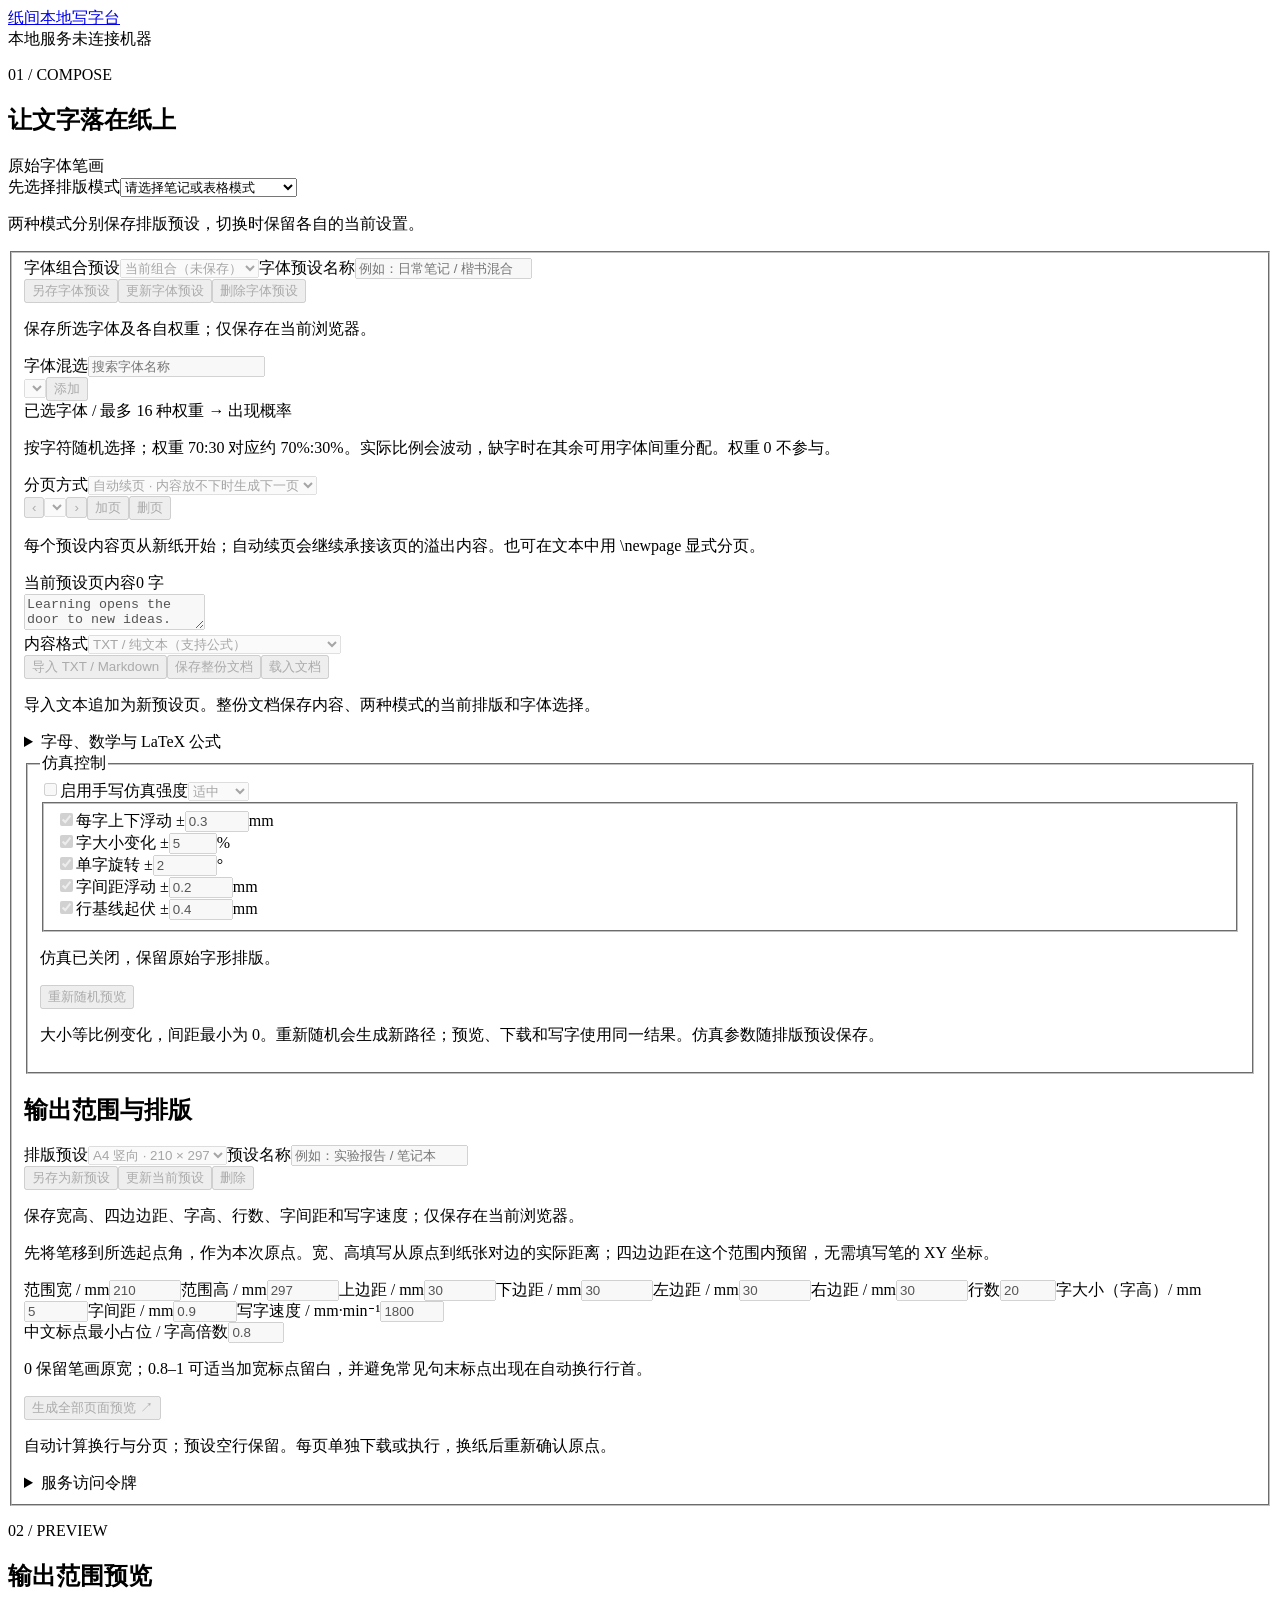
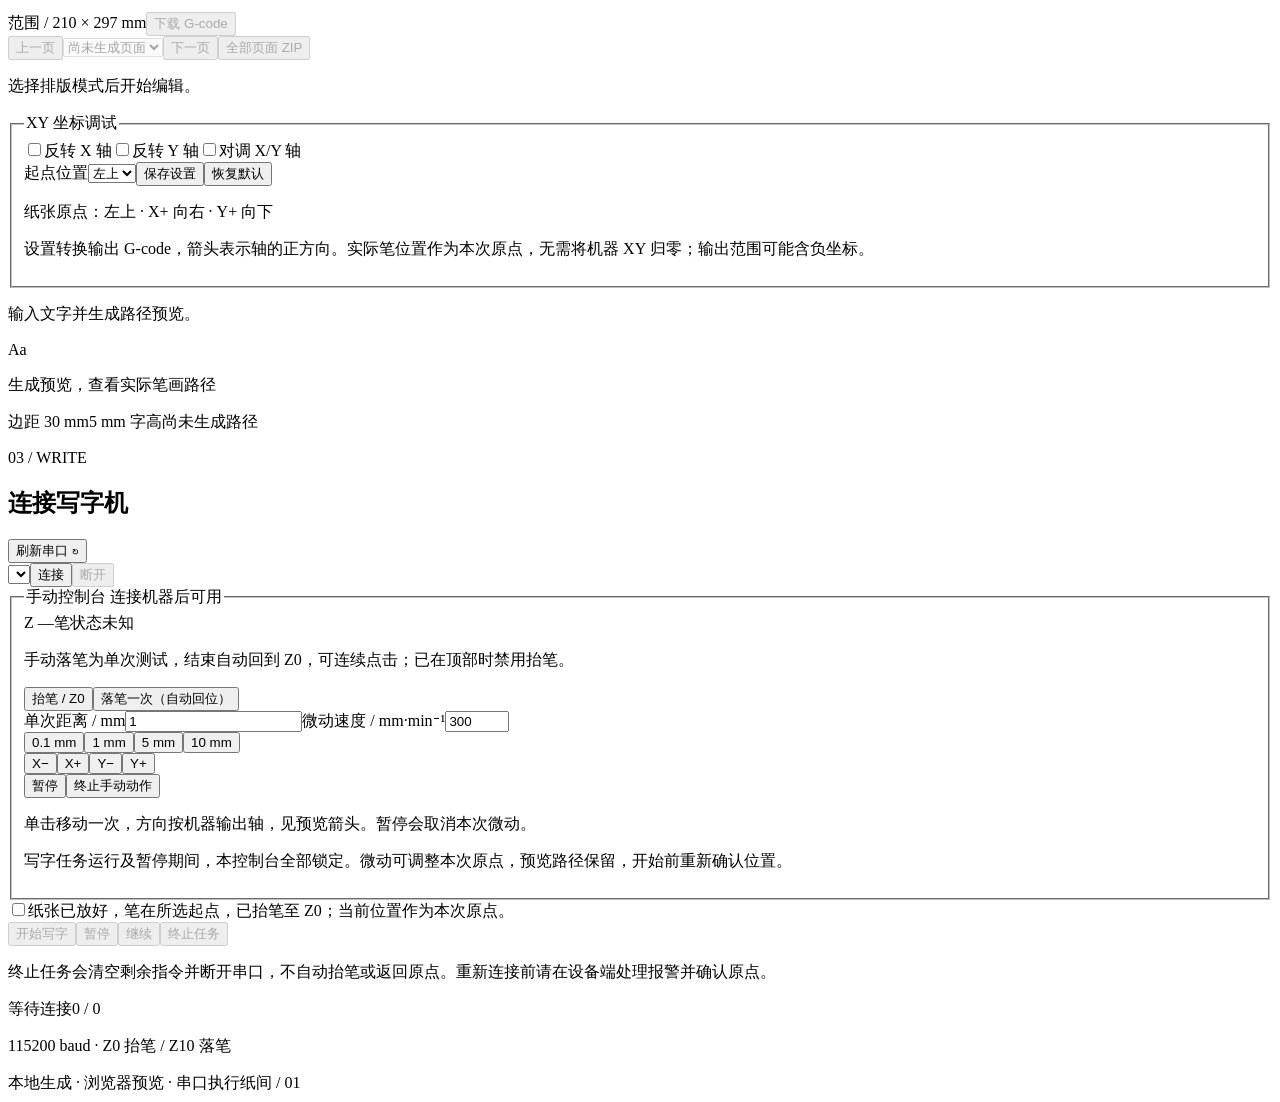
==== frontend/index.html @ 77996646 "Add multi-page notebook and grid layouts with independent controller" ====
<!doctype html>
<html lang="zh-CN"><head><meta charset="utf-8"><meta name="viewport" content="width=device-width,initial-scale=1"><title>纸间 · 本地写字台</title><link rel="stylesheet" href="/style.css"><script src="/config.js" defer></script><script src="/app.js" defer></script></head>
<body><header><a class="brand" href="/">纸间<span>本地写字台</span></a><div class="header-right"><span id="mode" class="badge">本地服务</span><span id="connection" class="indicator">未连接机器</span></div></header>
<main><section class="editor panel"><div class="section-heading"><div><p class="eyebrow">01 / COMPOSE</p><h1>让文字落在纸上</h1></div><span class="small-label">原始字体笔画</span></div>
<div class="mode-choice"><label for="layoutMode">先选择排版模式</label><select id="layoutMode"><option value="" selected disabled>请选择笔记或表格模式</option><option value="notebook">笔记模式 · 自由文字与公式</option><option value="grid">表格模式 · 逐格书写</option></select><p id="modeHint" class="hint">两种模式分别保存排版预设，切换时保留各自的当前设置。</p></div>
<fieldset id="compositionFields" class="composition-fields" disabled>
<div class="layout-presets font-presets"><label for="fontPreset">字体组合预设</label><select id="fontPreset"><option value="">当前组合（未保存）</option></select><label for="fontPresetName">字体预设名称</label><input id="fontPresetName" maxlength="40" placeholder="例如：日常笔记 / 楷书混合"><div class="preset-actions"><button id="saveFontPreset" class="secondary" type="button">另存字体预设</button><button id="updateFontPreset" class="secondary" type="button" disabled>更新字体预设</button><button id="deleteFontPreset" class="text-button" type="button" disabled>删除字体预设</button><button id="undoFontPreset" class="text-button" type="button" hidden>撤销字体预设删除</button></div><p id="fontPresetHint" class="hint" aria-live="polite">保存所选字体及各自权重；仅保存在当前浏览器。</p></div>
<label for="fontSearch">字体混选</label><input id="fontSearch" type="search" placeholder="搜索字体名称"><div class="font-picker"><select id="font" aria-label="待添加字体"></select><button id="addFont" class="secondary" type="button">添加</button></div>
<div class="mix-heading"><span>已选字体 / 最多 16 种</span><span>权重 → 出现概率</span></div><div id="fontMix" class="font-mix" aria-label="已选字体及权重"></div><p id="mixHint" class="hint mix-hint">按字符随机选择；权重 70:30 对应约 70%:30%。实际比例会波动，缺字时在其余可用字体间重分配。权重 0 不参与。</p>
<div class="document-tools"><label for="pagination">分页方式</label><select id="pagination"><option value="auto">自动续页 · 内容放不下时生成下一页</option><option value="fixed">固定每页内容 · 溢出时提示</option></select><div class="page-editor-bar"><button id="sourcePrev" class="secondary" type="button" aria-label="编辑上一预设页">‹</button><select id="sourcePage" aria-label="正在编辑的预设内容页"></select><button id="sourceNext" class="secondary" type="button" aria-label="编辑下一预设页">›</button><button id="addPage" class="secondary" type="button">加页</button><button id="removePage" class="text-button" type="button">删页</button></div><p class="hint">每个预设内容页从新纸开始；自动续页会继续承接该页的溢出内容。也可在文本中用 \newpage 显式分页。</p></div>
<div class="text-heading"><label for="text">当前预设页内容</label><span id="count">0 字</span></div><textarea id="text" maxlength="30000" spellcheck="false">Learning opens the door to new ideas.
Small steps can lead to great changes.
With patience, we grow a little every day.
Keep moving forward and enjoy the journey.</textarea>
<div class="import-tools"><label for="inputFormat">内容格式<select id="inputFormat"><option value="plain">TXT / 纯文本（支持公式）</option><option value="markdown">Markdown（标题、粗体、链接转文字）</option></select></label><div class="preset-actions"><button id="importText" class="secondary" type="button">导入 TXT / Markdown</button><button id="exportDocument" class="secondary" type="button">保存整份文档</button><button id="importDocument" class="text-button" type="button">载入文档</button></div><input id="textFile" type="file" accept=".txt,.md,.markdown,text/plain,text/markdown" hidden><input id="documentFile" type="file" accept=".json,application/json" hidden><p id="importHint" class="hint">导入文本追加为新预设页。整份文档保存内容、两种模式的当前排版和字体选择。</p></div>
<details class="formula-help"><summary>字母、数学与 LaTeX 公式</summary><p class="hint">行内公式用 $…$，独立公式用 $$…$$。支持分数、上下标、根号、常用运算符及希腊字母；公式直接生成笔画。暂不支持矩阵、宏及完整 TeX 环境。</p><code>$x^2 + \frac{1}{2} = \sqrt{4}$</code><p class="hint">表格模式中普通字符每字一格；公式作为整体自动占用连续多格。空格占一格，换行进入下一格行。</p><button id="insertFormula" class="secondary" type="button">在光标处插入公式示例</button></details>
<fieldset class="human-panel"><legend>仿真控制</legend><div class="human-toolbar"><label class="human-toggle"><input id="humanEnabled" type="checkbox">启用手写仿真</label><label for="humanStrength">强度<select id="humanStrength"><option value="light">轻微</option><option value="medium" selected>适中</option><option value="strong">明显</option><option value="custom">自定义</option></select></label></div><fieldset id="humanParams" class="human-params" disabled>
<div class="human-row"><label for="humanVerticalEnabled"><input id="humanVerticalEnabled" type="checkbox" checked>每字上下浮动 ±</label><label class="human-value"><input id="humanVertical" aria-label="每字上下浮动幅度" type="number" min="0" max="2" step="0.05" value="0.3"><span>mm</span></label></div>
<div class="human-row"><label for="humanScaleEnabled"><input id="humanScaleEnabled" type="checkbox" checked>字大小变化 ±</label><label class="human-value"><input id="humanScale" aria-label="字大小变化幅度" type="number" min="0" max="20" step="1" value="5"><span>%</span></label></div>
<div class="human-row"><label for="humanRotationEnabled"><input id="humanRotationEnabled" type="checkbox" checked>单字旋转 ±</label><label class="human-value"><input id="humanRotation" aria-label="单字旋转幅度" type="number" min="0" max="10" step="0.5" value="2"><span>°</span></label></div>
<div class="human-row"><label for="humanSpacingEnabled"><input id="humanSpacingEnabled" type="checkbox" checked>字间距浮动 ±</label><label class="human-value"><input id="humanSpacing" aria-label="字间距浮动幅度" type="number" min="0" max="2" step="0.05" value="0.2"><span>mm</span></label></div>
<div class="human-row"><label for="humanBaselineEnabled"><input id="humanBaselineEnabled" type="checkbox" checked>行基线起伏 ±</label><label class="human-value"><input id="humanBaseline" aria-label="行基线起伏幅度" type="number" min="0" max="2" step="0.05" value="0.4"><span>mm</span></label></div>
</fieldset><p id="humanSummary" class="hint" aria-live="polite">仿真已关闭，保留原始字形排版。</p><button id="rerandomize" class="secondary" type="button">重新随机预览</button><p class="hint">大小等比例变化，间距最小为 0。重新随机会生成新路径；预览、下载和写字使用同一结果。仿真参数随排版预设保存。</p></fieldset>
<h2 class="layout-title">输出范围与排版</h2>
<div class="layout-presets"><label for="layoutPreset">排版预设</label><select id="layoutPreset"><option value="a4-portrait">A4 竖向 · 210 × 297</option><option value="a4-landscape">A4 横向 · 297 × 210</option></select><label for="presetName">预设名称</label><input id="presetName" maxlength="40" placeholder="例如：实验报告 / 笔记本"><div class="preset-actions"><button id="savePreset" class="secondary" type="button">另存为新预设</button><button id="updatePreset" class="secondary" type="button" disabled>更新当前预设</button><button id="deletePreset" class="text-button" type="button" disabled>删除</button><button id="undoPreset" class="text-button" type="button" hidden>撤销删除</button></div><p id="presetHint" class="hint" aria-live="polite">保存宽高、四边边距、字高、行数、字间距和写字速度；仅保存在当前浏览器。</p></div>
<p class="hint measure-hint">先将笔移到所选起点角，作为本次原点。宽、高填写从原点到纸张对边的实际距离；四边边距在这个范围内预留，无需填写笔的 XY 坐标。</p>
<div class="grid"><label>范围宽 / mm<input id="width" type="number" value="210" min="1" max="600" step="0.1"></label><label>范围高 / mm<input id="height" type="number" value="297" min="1" max="600" step="0.1"></label><label>上边距 / mm<input id="marginTop" type="number" value="30" min="0" max="600" step="0.1"></label><label>下边距 / mm<input id="marginBottom" type="number" value="30" min="0" max="600" step="0.1"></label><label>左边距 / mm<input id="marginLeft" type="number" value="30" min="0" max="600" step="0.1"></label><label>右边距 / mm<input id="marginRight" type="number" value="30" min="0" max="600" step="0.1"></label><label>行数<input id="rows" type="number" value="20" min="1" max="200" step="1"></label><label>字大小（字高）/ mm<input id="size" type="number" value="5" min="2" max="20" step="0.5"></label><label>字间距 / mm<input id="spacing" type="number" value="0.9" min="0" max="10" step="0.1"></label><label>写字速度 / mm·min⁻¹<input id="feed" type="number" value="1800" min="100" max="3000" step="100"></label></div>
<div id="notebookOptions" class="typography-options"><label for="punctuationWidth">中文标点最小占位 / 字高倍数<input id="punctuationWidth" type="number" min="0" max="2" step="0.1" value="0.8"></label><p class="hint">0 保留笔画原宽；0.8–1 可适当加宽标点留白，并避免常见句末标点出现在自动换行行首。</p></div>
<fieldset id="gridOptions" class="grid-options" hidden><legend>表格设定</legend><div class="grid"><label>格子列数<input id="gridColumns" type="number" min="1" max="100" step="1" value="20"></label><label>行间隔 / mm<input id="gridRowGap" type="number" min="0" max="100" step="0.1" value="2.9"></label><label>列间隔 / mm<input id="gridColumnGap" type="number" min="0" max="100" step="0.1" value="0"></label><label>字高占可用格高 / %<input id="gridSizePercent" type="number" min="10" max="100" step="1" value="80"></label><label>格内边距 / mm<input id="gridPadding" type="number" min="0" max="10" step="0.1" value="0.3"></label></div><label class="inline-check"><input id="gridDrawLines" type="checkbox">实际绘制格线</label><p class="hint">格宽 =（可写宽度 − 列间隔总和）÷ 列数；格高同理。默认格线仅用于预览，适合已有格子的纸。字符居中且保持比例。</p></fieldset>
<p id="layoutSummary" class="hint" aria-live="polite"></p>
<button id="preview" class="primary">生成全部页面预览 <span>↗</span></button><p id="paginationHint" class="hint">自动计算换行与分页；预设空行保留。每页单独下载或执行，换纸后重新确认原点。</p>
<details><summary>服务访问令牌</summary><input id="token" type="password" autocomplete="off" placeholder="仅在服务设置了访问令牌时填写"><button id="authenticate" class="secondary">重新加载</button></details>
</fieldset></section>
<section class="workspace"><div class="preview-bar"><div><p class="eyebrow">02 / PREVIEW</p><h2>输出范围预览</h2></div><div class="preview-actions"><span id="paperLabel">范围 / 210 × 297 mm</span><button id="download" class="secondary" disabled>下载 G-code</button></div></div>
<div class="output-page-bar"><button id="previewPrev" class="secondary" type="button" disabled>上一页</button><select id="previewPage" aria-label="预览输出页" disabled><option>尚未生成页面</option></select><button id="previewNext" class="secondary" type="button" disabled>下一页</button><button id="downloadAll" class="secondary" type="button" disabled>全部页面 ZIP</button></div><p id="documentSummary" class="hint document-summary" aria-live="polite">选择排版模式后开始编辑。</p>
<fieldset class="coordinate-panel"><legend>XY 坐标调试</legend><div class="axis-options"><label><input id="reverseX" type="checkbox">反转 X 轴</label><label><input id="reverseY" type="checkbox">反转 Y 轴</label><label><input id="swapXY" type="checkbox">对调 X/Y 轴</label></div><div class="coordinate-actions"><label for="originCorner">起点位置<select id="originCorner"><option value="top-left">左上</option><option value="top-right">右上</option><option value="bottom-left">左下</option><option value="bottom-right">右下</option></select></label><button id="saveCoordinates" class="secondary" type="button">保存设置</button><button id="resetCoordinates" class="text-button" type="button">恢复默认</button></div><p id="axisSummary" class="axis-summary" aria-live="polite">纸张原点：左上 · X+ 向右 · Y+ 向下</p><p id="axisRange" class="axis-range"></p><p class="hint">设置转换输出 G-code，箭头表示轴的正方向。实际笔位置作为本次原点，无需将机器 XY 归零；输出范围可能含负坐标。</p></fieldset>
<p id="previewStatus" class="preview-status" aria-live="polite">输入文字并生成路径预览。</p><div class="paper-stage"><div id="paperView" class="paper"><div class="empty"><span>Aa</span><p>生成预览，查看实际笔画路径</p></div></div></div><div id="metrics" class="metrics"><span>边距 30 mm</span><span>5 mm 字高</span><span>尚未生成路径</span></div><div id="fontUsage" class="font-usage" hidden aria-live="polite"></div>
<section class="machine panel"><div class="machine-title"><div><p class="eyebrow">03 / WRITE</p><h2>连接写字机</h2></div><button id="refresh" class="text-button">刷新串口 ↻</button></div><div class="connect-row"><select id="port" aria-label="串口"></select><button id="connect" class="secondary">连接</button><button id="disconnect" class="secondary" disabled>断开</button></div>
<fieldset id="manualControls" class="manual-console"><legend>手动控制台 <span id="consoleLock">连接机器后可用</span></legend>
<div class="console-top"><output id="consolePosition">Z —</output><span id="penState">笔状态未知</span></div>
<p class="hint">手动落笔为单次测试，结束自动回到 Z0，可连续点击；已在顶部时禁用抬笔。</p><div class="console-pen"><button id="penUp" aria-label="抬笔 / Z0" type="button" class="secondary">抬笔 / Z0</button><button id="penDown" type="button" class="secondary">落笔一次（自动回位）</button></div>
<div class="console-settings"><label for="jogDistance">单次距离 / mm<input id="jogDistance" type="number" min="0.01" max="20" step="any" value="1"></label><label for="jogFeed">微动速度 / mm·min⁻¹<input id="jogFeed" type="number" min="50" max="1000" step="50" value="300"></label></div>
<div class="console-presets" aria-label="常用微动距离"><button type="button" class="text-button" data-step="0.1">0.1 mm</button><button type="button" class="text-button" data-step="1">1 mm</button><button type="button" class="text-button" data-step="5">5 mm</button><button type="button" class="text-button" data-step="10">10 mm</button></div>
<div class="console-jog"><button type="button" class="secondary" data-jog-axis="X" data-jog-sign="-1">X−</button><button type="button" class="secondary" data-jog-axis="X" data-jog-sign="1">X+</button><button type="button" class="secondary" data-jog-axis="Y" data-jog-sign="-1">Y−</button><button type="button" class="secondary" data-jog-axis="Y" data-jog-sign="1">Y+</button></div>
<div class="console-actions"><button id="manualPause" type="button" class="secondary">暂停</button><button id="manualStop" type="button" class="danger">终止手动动作</button></div>
<p id="consoleLastAction" class="hint" aria-live="polite">单击移动一次，方向按机器输出轴，见预览箭头。暂停会取消本次微动。</p><p class="hint">写字任务运行及暂停期间，本控制台全部锁定。微动可调整本次原点，预览路径保留，开始前重新确认位置。</p>
</fieldset>
<label class="confirm"><input id="origin" type="checkbox"><span id="originText">纸张已放好，笔在所选起点，已抬笔至 Z0；当前位置作为本次原点。</span></label><div class="write-row"><button id="start" class="primary" disabled>开始写字</button><button id="pause" class="secondary" disabled>暂停</button><button id="resume" class="secondary" disabled>继续</button><button id="stop" class="danger" disabled>终止任务</button></div><p class="hint">终止任务会清空剩余指令并断开串口，不自动抬笔或返回原点。重新连接前请在设备端处理报警并确认原点。</p><div class="progress"><div id="progressFill"></div></div><div class="status-row"><span id="phase">等待连接</span><span id="progressText">0 / 0</span></div><p id="machineStatus" class="mono">115200 baud · Z0 抬笔 / Z10 落笔</p></section></section></main><div id="notice" role="status" aria-live="polite" hidden></div><footer>本地生成 · 浏览器预览 · 串口执行<span>纸间 / 01</span></footer></body></html>
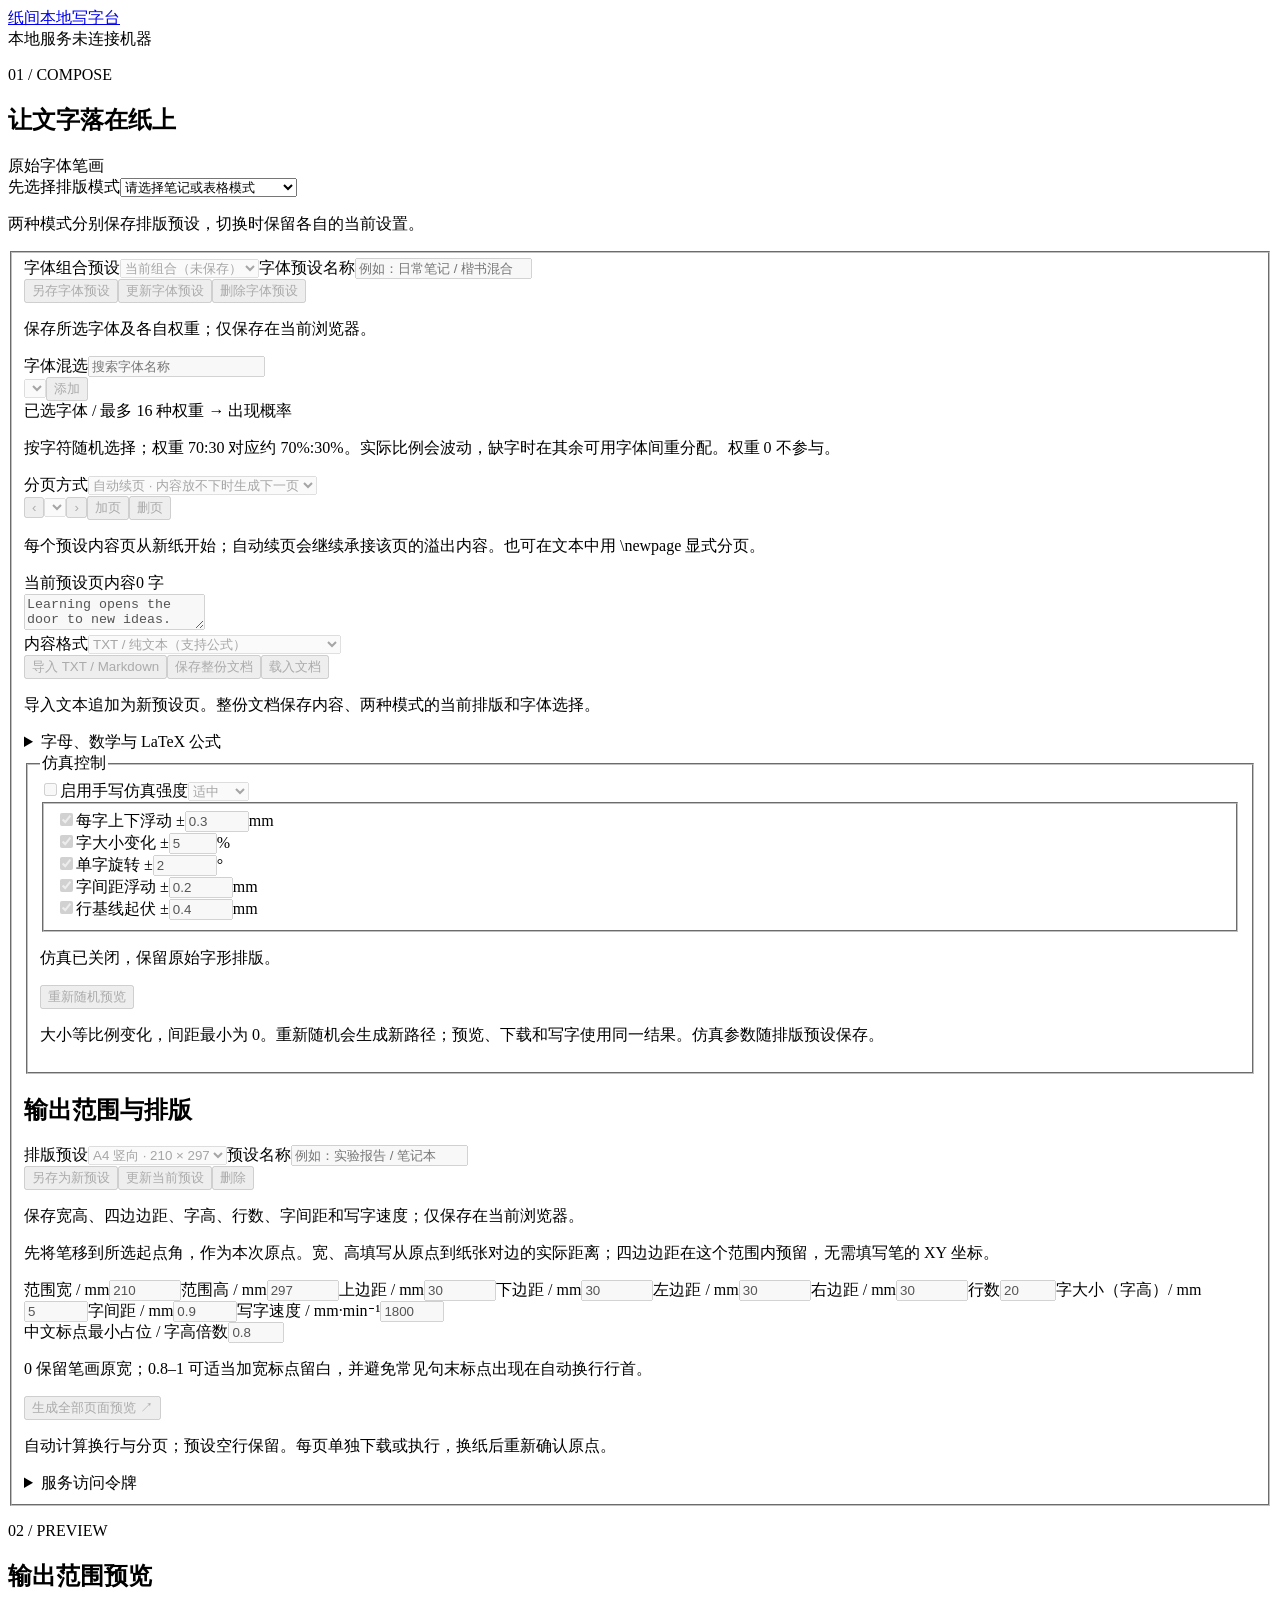
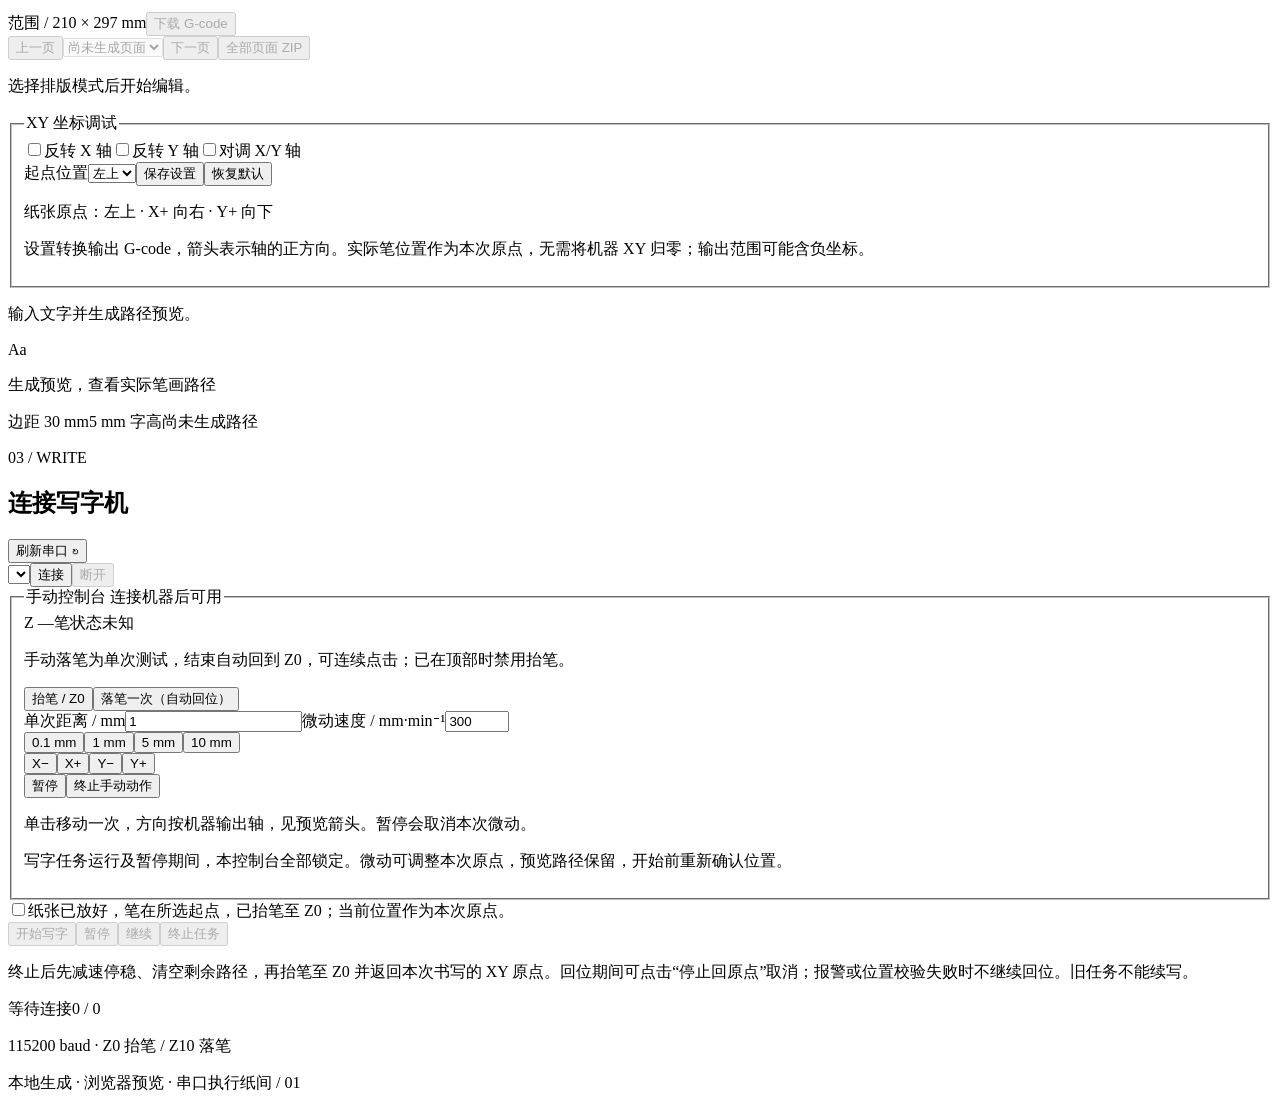
==== commit 89df8a27: "Raise the pen and return to the task origin after stopping" ====
--- a/frontend/index.html
+++ b/frontend/index.html
@@ -45,4 +45,4 @@
 <div class="console-actions"><button id="manualPause" type="button" class="secondary">暂停</button><button id="manualStop" type="button" class="danger">终止手动动作</button></div>
 <p id="consoleLastAction" class="hint" aria-live="polite">单击移动一次，方向按机器输出轴，见预览箭头。暂停会取消本次微动。</p><p class="hint">写字任务运行及暂停期间，本控制台全部锁定。微动可调整本次原点，预览路径保留，开始前重新确认位置。</p>
 </fieldset>
-<label class="confirm"><input id="origin" type="checkbox"><span id="originText">纸张已放好，笔在所选起点，已抬笔至 Z0；当前位置作为本次原点。</span></label><div class="write-row"><button id="start" class="primary" disabled>开始写字</button><button id="pause" class="secondary" disabled>暂停</button><button id="resume" class="secondary" disabled>继续</button><button id="stop" class="danger" disabled>终止任务</button></div><p class="hint">终止任务会清空剩余指令并断开串口，不自动抬笔或返回原点。重新连接前请在设备端处理报警并确认原点。</p><div class="progress"><div id="progressFill"></div></div><div class="status-row"><span id="phase">等待连接</span><span id="progressText">0 / 0</span></div><p id="machineStatus" class="mono">115200 baud · Z0 抬笔 / Z10 落笔</p></section></section></main><div id="notice" role="status" aria-live="polite" hidden></div><footer>本地生成 · 浏览器预览 · 串口执行<span>纸间 / 01</span></footer></body></html>
+<label class="confirm"><input id="origin" type="checkbox"><span id="originText">纸张已放好，笔在所选起点，已抬笔至 Z0；当前位置作为本次原点。</span></label><div class="write-row"><button id="start" class="primary" disabled>开始写字</button><button id="pause" class="secondary" disabled>暂停</button><button id="resume" class="secondary" disabled>继续</button><button id="stop" class="danger" disabled>终止任务</button></div><p class="hint">终止后先减速停稳、清空剩余路径，再抬笔至 Z0 并返回本次书写的 XY 原点。回位期间可点击“停止回原点”取消；报警或位置校验失败时不继续回位。旧任务不能续写。</p><div class="progress"><div id="progressFill"></div></div><div class="status-row"><span id="phase">等待连接</span><span id="progressText">0 / 0</span></div><p id="machineStatus" class="mono">115200 baud · Z0 抬笔 / Z10 落笔</p></section></section></main><div id="notice" role="status" aria-live="polite" hidden></div><footer>本地生成 · 浏览器预览 · 串口执行<span>纸间 / 01</span></footer></body></html>
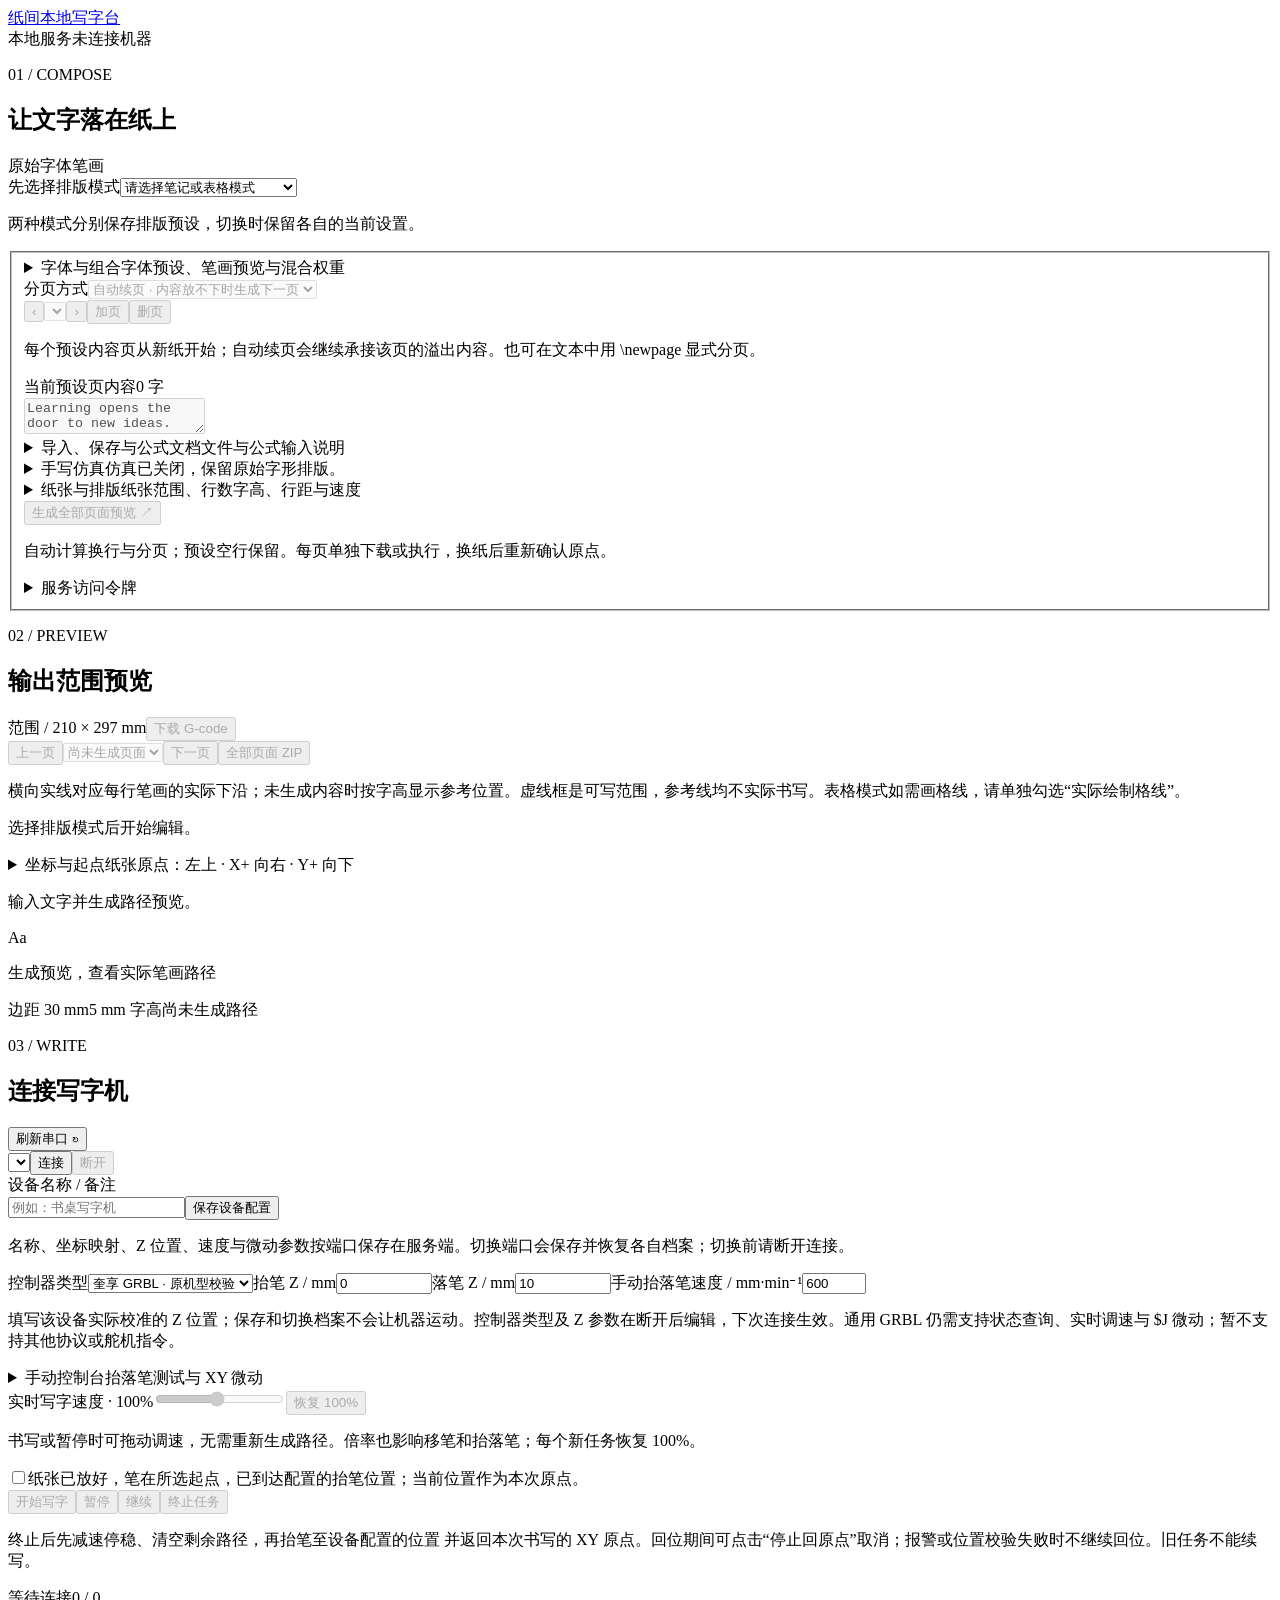
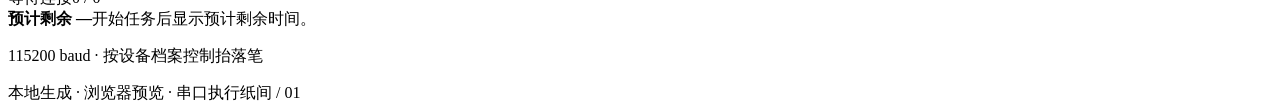
==== commit 5f3a4b21: "Add device profiles, live speed, ETA and font browsing Record multi-controller management as planned" ====
--- a/frontend/index.html
+++ b/frontend/index.html
@@ -1,48 +1,58 @@
 <!doctype html>
-<html lang="zh-CN"><head><meta charset="utf-8"><meta name="viewport" content="width=device-width,initial-scale=1"><title>纸间 · 本地写字台</title><link rel="stylesheet" href="/style.css"><script src="/config.js" defer></script><script src="/app.js" defer></script></head>
+<html lang="zh-CN"><head><meta charset="utf-8"><meta name="viewport" content="width=device-width,initial-scale=1"><title>纸间 · 本地写字台</title><link rel="stylesheet" href="/style.css"><script src="/config.js" defer></script><script src="/notebook-sizing.js" defer></script><script src="/font-library.js" defer></script><script src="/app.js" defer></script></head>
 <body><header><a class="brand" href="/">纸间<span>本地写字台</span></a><div class="header-right"><span id="mode" class="badge">本地服务</span><span id="connection" class="indicator">未连接机器</span></div></header>
 <main><section class="editor panel"><div class="section-heading"><div><p class="eyebrow">01 / COMPOSE</p><h1>让文字落在纸上</h1></div><span class="small-label">原始字体笔画</span></div>
 <div class="mode-choice"><label for="layoutMode">先选择排版模式</label><select id="layoutMode"><option value="" selected disabled>请选择笔记或表格模式</option><option value="notebook">笔记模式 · 自由文字与公式</option><option value="grid">表格模式 · 逐格书写</option></select><p id="modeHint" class="hint">两种模式分别保存排版预设，切换时保留各自的当前设置。</p></div>
 <fieldset id="compositionFields" class="composition-fields" disabled>
-<div class="layout-presets font-presets"><label for="fontPreset">字体组合预设</label><select id="fontPreset"><option value="">当前组合（未保存）</option></select><label for="fontPresetName">字体预设名称</label><input id="fontPresetName" maxlength="40" placeholder="例如：日常笔记 / 楷书混合"><div class="preset-actions"><button id="saveFontPreset" class="secondary" type="button">另存字体预设</button><button id="updateFontPreset" class="secondary" type="button" disabled>更新字体预设</button><button id="deleteFontPreset" class="text-button" type="button" disabled>删除字体预设</button><button id="undoFontPreset" class="text-button" type="button" hidden>撤销字体预设删除</button></div><p id="fontPresetHint" class="hint" aria-live="polite">保存所选字体及各自权重；仅保存在当前浏览器。</p></div>
-<label for="fontSearch">字体混选</label><input id="fontSearch" type="search" placeholder="搜索字体名称"><div class="font-picker"><select id="font" aria-label="待添加字体"></select><button id="addFont" class="secondary" type="button">添加</button></div>
+<details class="config-section" id="fontSettings"><summary><span class="config-title">字体与组合</span><span class="config-description">字体预设、笔画预览与混合权重</span></summary><div class="config-body"><div class="layout-presets font-presets"><label for="fontPreset">字体组合预设</label><select id="fontPreset"><option value="">当前组合（未保存）</option></select><label for="fontPresetName">字体预设名称</label><input id="fontPresetName" maxlength="40" placeholder="例如：日常笔记 / 楷书混合"><div class="preset-actions"><button id="saveFontPreset" class="secondary" type="button">另存字体预设</button><button id="updateFontPreset" class="secondary" type="button" disabled>更新字体预设</button><button id="deleteFontPreset" class="text-button" type="button" disabled>删除字体预设</button><button id="undoFontPreset" class="text-button" type="button" hidden>撤销字体预设删除</button></div><p id="fontPresetHint" class="hint" aria-live="polite">保存所选字体及各自权重；仅保存在当前浏览器。</p></div>
+<button id="chooseFonts" class="secondary choose-fonts" type="button" aria-haspopup="dialog" aria-controls="fontDialog">选择字体</button>
 <div class="mix-heading"><span>已选字体 / 最多 16 种</span><span>权重 → 出现概率</span></div><div id="fontMix" class="font-mix" aria-label="已选字体及权重"></div><p id="mixHint" class="hint mix-hint">按字符随机选择；权重 70:30 对应约 70%:30%。实际比例会波动，缺字时在其余可用字体间重分配。权重 0 不参与。</p>
-<div class="document-tools"><label for="pagination">分页方式</label><select id="pagination"><option value="auto">自动续页 · 内容放不下时生成下一页</option><option value="fixed">固定每页内容 · 溢出时提示</option></select><div class="page-editor-bar"><button id="sourcePrev" class="secondary" type="button" aria-label="编辑上一预设页">‹</button><select id="sourcePage" aria-label="正在编辑的预设内容页"></select><button id="sourceNext" class="secondary" type="button" aria-label="编辑下一预设页">›</button><button id="addPage" class="secondary" type="button">加页</button><button id="removePage" class="text-button" type="button">删页</button></div><p class="hint">每个预设内容页从新纸开始；自动续页会继续承接该页的溢出内容。也可在文本中用 \newpage 显式分页。</p></div>
+<dialog id="fontDialog" class="font-dialog" aria-labelledby="fontDialogTitle"><div class="font-dialog-header"><div><h2 id="fontDialogTitle">选择字体</h2><p class="hint">浏览全部字体，或选择笔形相近的推荐组合。</p></div><button id="closeFontDialog" class="secondary" type="button" aria-label="关闭字体选择">关闭</button></div><div class="font-dialog-body"><label for="fontSearch">字体混选</label><input id="fontSearch" type="search" placeholder="搜索字体名称"><div class="font-picker"><select id="font" aria-label="待添加字体"></select><button id="addFont" class="secondary" type="button">添加</button></div>
+<section class="font-browser" aria-label="字体直接预览"><label for="fontSampleText">预览文字 · 最多 24 字</label><div class="font-sample-tools"><input id="fontSampleText" type="text" maxlength="24" value="春风十里山水清音" aria-describedby="fontSampleHint"><button id="refreshFontSamples" type="button" class="text-button">刷新预览</button></div><p id="fontSampleHint" class="hint">直接显示真实笔画，无需悬停；可修改文字对照所有字体。</p><div id="fontFocus" class="font-focus"></div><div id="fontGallery" class="font-gallery" aria-label="字体样张列表"></div><div class="font-gallery-nav"><button id="fontPrev" type="button" class="secondary">上一组</button><span id="fontPageInfo" class="hint"></span><button id="fontNext" type="button" class="secondary">下一组</button></div></section>
+<section class="font-recommendations" aria-label="相似字体组合推荐"><h2>相近笔形 · 变化组合</h2><p id="fontAnalysisHint" class="hint">正在读取字库笔画分析…</p><label for="fontRecommendation">选择分析推荐的组合</label><select id="fontRecommendation" disabled><option>正在加载…</option></select><div id="fontRecommendationPreview"></div><button id="applyFontRecommendation" type="button" class="secondary" disabled>应用这套组合</button><p class="hint">比较相同文字，确认整体风格后应用。组合用于重新生成的路径，当前书写任务保持原样；喜欢的组合可另存为字体预设。</p></section></div></dialog>
+</div></details><div class="document-tools">
+<label for="pagination">分页方式</label><select id="pagination"><option value="auto">自动续页 · 内容放不下时生成下一页</option><option value="fixed">固定每页内容 · 溢出时提示</option></select><div class="page-editor-bar"><button id="sourcePrev" class="secondary" type="button" aria-label="编辑上一预设页">‹</button><select id="sourcePage" aria-label="正在编辑的预设内容页"></select><button id="sourceNext" class="secondary" type="button" aria-label="编辑下一预设页">›</button><button id="addPage" class="secondary" type="button">加页</button><button id="removePage" class="text-button" type="button">删页</button></div><p class="hint">每个预设内容页从新纸开始；自动续页会继续承接该页的溢出内容。也可在文本中用 \newpage 显式分页。</p></div>
 <div class="text-heading"><label for="text">当前预设页内容</label><span id="count">0 字</span></div><textarea id="text" maxlength="30000" spellcheck="false">Learning opens the door to new ideas.
 Small steps can lead to great changes.
 With patience, we grow a little every day.
 Keep moving forward and enjoy the journey.</textarea>
-<div class="import-tools"><label for="inputFormat">内容格式<select id="inputFormat"><option value="plain">TXT / 纯文本（支持公式）</option><option value="markdown">Markdown（标题、粗体、链接转文字）</option></select></label><div class="preset-actions"><button id="importText" class="secondary" type="button">导入 TXT / Markdown</button><button id="exportDocument" class="secondary" type="button">保存整份文档</button><button id="importDocument" class="text-button" type="button">载入文档</button></div><input id="textFile" type="file" accept=".txt,.md,.markdown,text/plain,text/markdown" hidden><input id="documentFile" type="file" accept=".json,application/json" hidden><p id="importHint" class="hint">导入文本追加为新预设页。整份文档保存内容、两种模式的当前排版和字体选择。</p></div>
-<details class="formula-help"><summary>字母、数学与 LaTeX 公式</summary><p class="hint">行内公式用 $…$，独立公式用 $$…$$。支持分数、上下标、根号、常用运算符及希腊字母；公式直接生成笔画。暂不支持矩阵、宏及完整 TeX 环境。</p><code>$x^2 + \frac{1}{2} = \sqrt{4}$</code><p class="hint">表格模式中普通字符每字一格；公式作为整体自动占用连续多格。空格占一格，换行进入下一格行。</p><button id="insertFormula" class="secondary" type="button">在光标处插入公式示例</button></details>
-<fieldset class="human-panel"><legend>仿真控制</legend><div class="human-toolbar"><label class="human-toggle"><input id="humanEnabled" type="checkbox">启用手写仿真</label><label for="humanStrength">强度<select id="humanStrength"><option value="light">轻微</option><option value="medium" selected>适中</option><option value="strong">明显</option><option value="custom">自定义</option></select></label></div><fieldset id="humanParams" class="human-params" disabled>
+<details class="config-section" id="documentSettings"><summary><span class="config-title">导入、保存与公式</span><span class="config-description">文档文件与公式输入说明</span></summary><div class="config-body"><div class="import-tools"><label for="inputFormat">内容格式<select id="inputFormat"><option value="plain">TXT / 纯文本（支持公式）</option><option value="markdown">Markdown（标题、粗体、链接转文字）</option></select></label><div class="preset-actions"><button id="importText" class="secondary" type="button">导入 TXT / Markdown</button><button id="exportDocument" class="secondary" type="button">保存整份文档</button><button id="importDocument" class="text-button" type="button">载入文档</button></div><input id="textFile" type="file" accept=".txt,.md,.markdown,text/plain,text/markdown" hidden><input id="documentFile" type="file" accept=".json,application/json" hidden><p id="importHint" class="hint">导入文本追加为新预设页。整份文档保存内容、两种模式的当前排版和字体选择。</p></div>
+<details class="formula-help"><summary>字母、数学与 LaTeX 公式</summary><p class="hint">行内公式用 $…$，独立公式用 $$…$$。支持分数、上下标、根号、常用运算符及希腊字母；公式直接生成笔画。暂不支持矩阵、宏及完整 TeX 环境。</p><code>$x^2 + \frac{1}{2} = \sqrt{4}$</code><p class="hint">表格模式中普通字符每字一格；公式作为整体自动占用连续多格。空格占一格，换行进入下一格行。</p><button id="insertFormula" class="secondary" type="button">在光标处插入公式示例</button></details></div></details>
+
+<details class="config-section" id="humanSettings"><summary><span class="config-title">手写仿真</span><span id="humanSummary" class="config-description">仿真已关闭，保留原始字形排版。</span></summary><div class="config-body"><fieldset class="human-panel"><legend>仿真控制</legend><div class="human-toolbar"><label class="human-toggle"><input id="humanEnabled" type="checkbox">启用手写仿真</label><label for="humanStrength">强度<select id="humanStrength"><option value="light">轻微</option><option value="medium" selected>适中</option><option value="strong">明显</option><option value="custom">自定义</option></select></label></div><fieldset id="humanParams" class="human-params" disabled>
 <div class="human-row"><label for="humanVerticalEnabled"><input id="humanVerticalEnabled" type="checkbox" checked>每字上下浮动 ±</label><label class="human-value"><input id="humanVertical" aria-label="每字上下浮动幅度" type="number" min="0" max="2" step="0.05" value="0.3"><span>mm</span></label></div>
 <div class="human-row"><label for="humanScaleEnabled"><input id="humanScaleEnabled" type="checkbox" checked>字大小变化 ±</label><label class="human-value"><input id="humanScale" aria-label="字大小变化幅度" type="number" min="0" max="20" step="1" value="5"><span>%</span></label></div>
 <div class="human-row"><label for="humanRotationEnabled"><input id="humanRotationEnabled" type="checkbox" checked>单字旋转 ±</label><label class="human-value"><input id="humanRotation" aria-label="单字旋转幅度" type="number" min="0" max="10" step="0.5" value="2"><span>°</span></label></div>
 <div class="human-row"><label for="humanSpacingEnabled"><input id="humanSpacingEnabled" type="checkbox" checked>字间距浮动 ±</label><label class="human-value"><input id="humanSpacing" aria-label="字间距浮动幅度" type="number" min="0" max="2" step="0.05" value="0.2"><span>mm</span></label></div>
 <div class="human-row"><label for="humanBaselineEnabled"><input id="humanBaselineEnabled" type="checkbox" checked>行基线起伏 ±</label><label class="human-value"><input id="humanBaseline" aria-label="行基线起伏幅度" type="number" min="0" max="2" step="0.05" value="0.4"><span>mm</span></label></div>
-</fieldset><p id="humanSummary" class="hint" aria-live="polite">仿真已关闭，保留原始字形排版。</p><button id="rerandomize" class="secondary" type="button">重新随机预览</button><p class="hint">大小等比例变化，间距最小为 0。重新随机会生成新路径；预览、下载和写字使用同一结果。仿真参数随排版预设保存。</p></fieldset>
-<h2 class="layout-title">输出范围与排版</h2>
-<div class="layout-presets"><label for="layoutPreset">排版预设</label><select id="layoutPreset"><option value="a4-portrait">A4 竖向 · 210 × 297</option><option value="a4-landscape">A4 横向 · 297 × 210</option></select><label for="presetName">预设名称</label><input id="presetName" maxlength="40" placeholder="例如：实验报告 / 笔记本"><div class="preset-actions"><button id="savePreset" class="secondary" type="button">另存为新预设</button><button id="updatePreset" class="secondary" type="button" disabled>更新当前预设</button><button id="deletePreset" class="text-button" type="button" disabled>删除</button><button id="undoPreset" class="text-button" type="button" hidden>撤销删除</button></div><p id="presetHint" class="hint" aria-live="polite">保存宽高、四边边距、字高、行数、字间距和写字速度；仅保存在当前浏览器。</p></div>
+</fieldset><button id="rerandomize" class="secondary" type="button">重新随机预览</button><p class="hint">大小等比例变化，间距最小为 0。重新随机会生成新路径；预览、下载和写字使用同一结果。仿真参数随排版预设保存。</p></fieldset></div></details>
+
+<details class="config-section" id="layoutSettings"><summary><span class="config-title">纸张与排版</span><span class="config-description">纸张范围、行数字高、行距与速度</span></summary><div class="config-body"><div class="layout-presets"><label for="layoutPreset">排版预设</label><select id="layoutPreset"><option value="a4-portrait">A4 竖向 · 210 × 297</option><option value="a4-landscape">A4 横向 · 297 × 210</option></select><label for="presetName">预设名称</label><input id="presetName" maxlength="40" placeholder="例如：实验报告 / 笔记本"><div class="preset-actions"><button id="savePreset" class="secondary" type="button">另存为新预设</button><button id="updatePreset" class="secondary" type="button" disabled>更新当前预设</button><button id="deletePreset" class="text-button" type="button" disabled>删除</button><button id="undoPreset" class="text-button" type="button" hidden>撤销删除</button></div><p id="presetHint" class="hint" aria-live="polite">保存宽高、四边边距、字高、行数、字间距和写字速度；仅保存在当前浏览器。</p></div>
 <p class="hint measure-hint">先将笔移到所选起点角，作为本次原点。宽、高填写从原点到纸张对边的实际距离；四边边距在这个范围内预留，无需填写笔的 XY 坐标。</p>
-<div class="grid"><label>范围宽 / mm<input id="width" type="number" value="210" min="1" max="600" step="0.1"></label><label>范围高 / mm<input id="height" type="number" value="297" min="1" max="600" step="0.1"></label><label>上边距 / mm<input id="marginTop" type="number" value="30" min="0" max="600" step="0.1"></label><label>下边距 / mm<input id="marginBottom" type="number" value="30" min="0" max="600" step="0.1"></label><label>左边距 / mm<input id="marginLeft" type="number" value="30" min="0" max="600" step="0.1"></label><label>右边距 / mm<input id="marginRight" type="number" value="30" min="0" max="600" step="0.1"></label><label>行数<input id="rows" type="number" value="20" min="1" max="200" step="1"></label><label>字大小（字高）/ mm<input id="size" type="number" value="5" min="2" max="20" step="0.5"></label><label>字间距 / mm<input id="spacing" type="number" value="0.9" min="0" max="10" step="0.1"></label><label>写字速度 / mm·min⁻¹<input id="feed" type="number" value="1800" min="100" max="3000" step="100"></label></div>
-<div id="notebookOptions" class="typography-options"><label for="punctuationWidth">中文标点最小占位 / 字高倍数<input id="punctuationWidth" type="number" min="0" max="2" step="0.1" value="0.8"></label><p class="hint">0 保留笔画原宽；0.8–1 可适当加宽标点留白，并避免常见句末标点出现在自动换行行首。</p></div>
+<div class="grid"><label>范围宽 / mm<input id="width" type="number" value="210" min="1" max="600" step="0.1"></label><label>范围高 / mm<input id="height" type="number" value="297" min="1" max="600" step="0.1"></label><label>上边距 / mm<input id="marginTop" type="number" value="30" min="0" max="600" step="0.1"></label><label>下边距 / mm<input id="marginBottom" type="number" value="30" min="0" max="600" step="0.1"></label><label>左边距 / mm<input id="marginLeft" type="number" value="30" min="0" max="600" step="0.1"></label><label>右边距 / mm<input id="marginRight" type="number" value="30" min="0" max="600" step="0.1"></label><label>行数<input id="rows" type="number" value="20" min="1" max="200" step="1"></label><label>字大小（字高）/ mm<input id="size" type="number" value="5" min="2" max="20" step="any"></label><label>字间距 / mm<input id="spacing" type="number" value="0.9" min="0" max="10" step="0.1"></label><label>绘图速度 / mm·min⁻¹<input id="feed" type="number" value="1800" min="100" max="12000" step="100"></label><label>移动速度 / mm·min⁻¹<input id="moveFeed" type="number" value="3000" min="100" max="12000" step="100"></label></div><p class="hint">绘图速度用于落笔走线；移动速度用于笔画间空移和抬落笔。修改后重新生成预览；运行中的任务请用下方实时倍率。起止回位保持原速度。设定值受机器轴速上限及加减速限制。</p>
+<div id="notebookOptions" class="typography-options"><div class="notebook-sizing"><label for="lineSizing">笔记排版方式<select id="lineSizing"><option value="rows">固定每页行数 · 自动字高</option><option value="size">固定字高 · 自动行数</option></select></label><label for="lineLooseness">行间松紧 <output id="lineLoosenessValue" for="lineLooseness">2.37 倍行距</output><input id="lineLooseness" type="range" min="1" max="4" step="0.01" value="2.37"></label><div class="sizing-scale"><span>紧凑</span><span>疏松</span></div><p id="lineSizingHint" class="hint" aria-live="polite"></p></div><label for="punctuationWidth">中文标点最小占位 / 字高倍数<input id="punctuationWidth" type="number" min="0" max="2" step="0.1" value="0.8"></label><p class="hint">0 保留笔画原宽；0.8–1 可适当加宽标点留白，并避免常见句末标点出现在自动换行行首。</p></div>
 <fieldset id="gridOptions" class="grid-options" hidden><legend>表格设定</legend><div class="grid"><label>格子列数<input id="gridColumns" type="number" min="1" max="100" step="1" value="20"></label><label>行间隔 / mm<input id="gridRowGap" type="number" min="0" max="100" step="0.1" value="2.9"></label><label>列间隔 / mm<input id="gridColumnGap" type="number" min="0" max="100" step="0.1" value="0"></label><label>字高占可用格高 / %<input id="gridSizePercent" type="number" min="10" max="100" step="1" value="80"></label><label>格内边距 / mm<input id="gridPadding" type="number" min="0" max="10" step="0.1" value="0.3"></label></div><label class="inline-check"><input id="gridDrawLines" type="checkbox">实际绘制格线</label><p class="hint">格宽 =（可写宽度 − 列间隔总和）÷ 列数；格高同理。默认格线仅用于预览，适合已有格子的纸。字符居中且保持比例。</p></fieldset>
-<p id="layoutSummary" class="hint" aria-live="polite"></p>
+<p id="layoutSummary" class="hint" aria-live="polite"></p></div></details>
+
 <button id="preview" class="primary">生成全部页面预览 <span>↗</span></button><p id="paginationHint" class="hint">自动计算换行与分页；预设空行保留。每页单独下载或执行，换纸后重新确认原点。</p>
 <details><summary>服务访问令牌</summary><input id="token" type="password" autocomplete="off" placeholder="仅在服务设置了访问令牌时填写"><button id="authenticate" class="secondary">重新加载</button></details>
 </fieldset></section>
 <section class="workspace"><div class="preview-bar"><div><p class="eyebrow">02 / PREVIEW</p><h2>输出范围预览</h2></div><div class="preview-actions"><span id="paperLabel">范围 / 210 × 297 mm</span><button id="download" class="secondary" disabled>下载 G-code</button></div></div>
-<div class="output-page-bar"><button id="previewPrev" class="secondary" type="button" disabled>上一页</button><select id="previewPage" aria-label="预览输出页" disabled><option>尚未生成页面</option></select><button id="previewNext" class="secondary" type="button" disabled>下一页</button><button id="downloadAll" class="secondary" type="button" disabled>全部页面 ZIP</button></div><p id="documentSummary" class="hint document-summary" aria-live="polite">选择排版模式后开始编辑。</p>
-<fieldset class="coordinate-panel"><legend>XY 坐标调试</legend><div class="axis-options"><label><input id="reverseX" type="checkbox">反转 X 轴</label><label><input id="reverseY" type="checkbox">反转 Y 轴</label><label><input id="swapXY" type="checkbox">对调 X/Y 轴</label></div><div class="coordinate-actions"><label for="originCorner">起点位置<select id="originCorner"><option value="top-left">左上</option><option value="top-right">右上</option><option value="bottom-left">左下</option><option value="bottom-right">右下</option></select></label><button id="saveCoordinates" class="secondary" type="button">保存设置</button><button id="resetCoordinates" class="text-button" type="button">恢复默认</button></div><p id="axisSummary" class="axis-summary" aria-live="polite">纸张原点：左上 · X+ 向右 · Y+ 向下</p><p id="axisRange" class="axis-range"></p><p class="hint">设置转换输出 G-code，箭头表示轴的正方向。实际笔位置作为本次原点，无需将机器 XY 归零；输出范围可能含负坐标。</p></fieldset>
+<div class="output-page-bar"><button id="previewPrev" class="secondary" type="button" disabled>上一页</button><select id="previewPage" aria-label="预览输出页" disabled><option>尚未生成页面</option></select><button id="previewNext" class="secondary" type="button" disabled>下一页</button><button id="downloadAll" class="secondary" type="button" disabled>全部页面 ZIP</button></div><p class="hint">横向实线对应每行笔画的实际下沿；未生成内容时按字高显示参考位置。虚线框是可写范围，参考线均不实际书写。表格模式如需画格线，请单独勾选“实际绘制格线”。</p><p id="documentSummary" class="hint document-summary" aria-live="polite">选择排版模式后开始编辑。</p>
+<details class="config-section" id="coordinateSettings"><summary><span class="config-title">坐标与起点</span><span id="axisSummary" class="config-description">纸张原点：左上 · X+ 向右 · Y+ 向下</span></summary><div class="config-body"><fieldset class="coordinate-panel"><legend>XY 坐标调试</legend><div class="axis-options"><label><input id="reverseX" type="checkbox">反转 X 轴</label><label><input id="reverseY" type="checkbox">反转 Y 轴</label><label><input id="swapXY" type="checkbox">对调 X/Y 轴</label></div><div class="coordinate-actions"><label for="originCorner">起点位置<select id="originCorner"><option value="top-left">左上</option><option value="top-right">右上</option><option value="bottom-left">左下</option><option value="bottom-right">右下</option></select></label><button id="saveCoordinates" class="secondary" type="button">保存设置</button><button id="resetCoordinates" class="text-button" type="button">恢复默认</button></div><p id="axisRange" class="axis-range"></p><p class="hint">设置转换输出 G-code，箭头表示轴的正方向。实际笔位置作为本次原点，无需将机器 XY 归零；输出范围可能含负坐标。</p></fieldset></div></details>
+
 <p id="previewStatus" class="preview-status" aria-live="polite">输入文字并生成路径预览。</p><div class="paper-stage"><div id="paperView" class="paper"><div class="empty"><span>Aa</span><p>生成预览，查看实际笔画路径</p></div></div></div><div id="metrics" class="metrics"><span>边距 30 mm</span><span>5 mm 字高</span><span>尚未生成路径</span></div><div id="fontUsage" class="font-usage" hidden aria-live="polite"></div>
 <section class="machine panel"><div class="machine-title"><div><p class="eyebrow">03 / WRITE</p><h2>连接写字机</h2></div><button id="refresh" class="text-button">刷新串口 ↻</button></div><div class="connect-row"><select id="port" aria-label="串口"></select><button id="connect" class="secondary">连接</button><button id="disconnect" class="secondary" disabled>断开</button></div>
-<fieldset id="manualControls" class="manual-console"><legend>手动控制台 <span id="consoleLock">连接机器后可用</span></legend>
+<div class="device-name"><label for="deviceName">设备名称 / 备注</label><div class="connect-row"><input id="deviceName" maxlength="60" placeholder="例如：书桌写字机" aria-describedby="deviceNameHint"><button id="saveDeviceName" class="secondary" type="button">保存设备配置</button></div><p id="deviceNameHint" class="hint">名称、坐标映射、Z 位置、速度与微动参数按端口保存在服务端。切换端口会保存并恢复各自档案；切换前请断开连接。</p></div><div class="grid device-control"><label>控制器类型<select id="controllerType"><option value="kenjoy-grbl">奎享 GRBL · 原机型校验</option><option value="grbl">通用 GRBL · 独立轴参数</option></select></label><label>抬笔 Z / mm<input id="penUpZ" type="number" min="-300" max="300" step="0.001" value="0"></label><label>落笔 Z / mm<input id="penDownZ" type="number" min="-300" max="300" step="0.001" value="10"></label><label>手动抬落笔速度 / mm·min⁻¹<input id="penFeed" type="number" min="100" max="3000" step="10" value="600"></label></div><p class="hint">填写该设备实际校准的 Z 位置；保存和切换档案不会让机器运动。控制器类型及 Z 参数在断开后编辑，下次连接生效。通用 GRBL 仍需支持状态查询、实时调速与 $J 微动；暂不支持其他协议或舵机指令。</p>
+<details class="config-section" id="manualSettings"><summary><span class="config-title">手动控制台</span><span class="config-description">抬落笔测试与 XY 微动</span></summary><div class="config-body"><fieldset id="manualControls" class="manual-console"><legend>手动控制台 <span id="consoleLock">连接机器后可用</span></legend>
 <div class="console-top"><output id="consolePosition">Z —</output><span id="penState">笔状态未知</span></div>
-<p class="hint">手动落笔为单次测试，结束自动回到 Z0，可连续点击；已在顶部时禁用抬笔。</p><div class="console-pen"><button id="penUp" aria-label="抬笔 / Z0" type="button" class="secondary">抬笔 / Z0</button><button id="penDown" type="button" class="secondary">落笔一次（自动回位）</button></div>
+<p class="hint">手动落笔为单次测试，结束自动回到该设备的抬笔位置，可连续点击；已在顶部时禁用抬笔。</p><div class="console-pen"><button id="penUp" aria-label="抬笔" type="button" class="secondary">抬笔</button><button id="penDown" type="button" class="secondary">落笔一次（自动回位）</button></div>
 <div class="console-settings"><label for="jogDistance">单次距离 / mm<input id="jogDistance" type="number" min="0.01" max="20" step="any" value="1"></label><label for="jogFeed">微动速度 / mm·min⁻¹<input id="jogFeed" type="number" min="50" max="1000" step="50" value="300"></label></div>
 <div class="console-presets" aria-label="常用微动距离"><button type="button" class="text-button" data-step="0.1">0.1 mm</button><button type="button" class="text-button" data-step="1">1 mm</button><button type="button" class="text-button" data-step="5">5 mm</button><button type="button" class="text-button" data-step="10">10 mm</button></div>
 <div class="console-jog"><button type="button" class="secondary" data-jog-axis="X" data-jog-sign="-1">X−</button><button type="button" class="secondary" data-jog-axis="X" data-jog-sign="1">X+</button><button type="button" class="secondary" data-jog-axis="Y" data-jog-sign="-1">Y−</button><button type="button" class="secondary" data-jog-axis="Y" data-jog-sign="1">Y+</button></div>
 <div class="console-actions"><button id="manualPause" type="button" class="secondary">暂停</button><button id="manualStop" type="button" class="danger">终止手动动作</button></div>
 <p id="consoleLastAction" class="hint" aria-live="polite">单击移动一次，方向按机器输出轴，见预览箭头。暂停会取消本次微动。</p><p class="hint">写字任务运行及暂停期间，本控制台全部锁定。微动可调整本次原点，预览路径保留，开始前重新确认位置。</p>
-</fieldset>
-<label class="confirm"><input id="origin" type="checkbox"><span id="originText">纸张已放好，笔在所选起点，已抬笔至 Z0；当前位置作为本次原点。</span></label><div class="write-row"><button id="start" class="primary" disabled>开始写字</button><button id="pause" class="secondary" disabled>暂停</button><button id="resume" class="secondary" disabled>继续</button><button id="stop" class="danger" disabled>终止任务</button></div><p class="hint">终止后先减速停稳、清空剩余路径，再抬笔至 Z0 并返回本次书写的 XY 原点。回位期间可点击“停止回原点”取消；报警或位置校验失败时不继续回位。旧任务不能续写。</p><div class="progress"><div id="progressFill"></div></div><div class="status-row"><span id="phase">等待连接</span><span id="progressText">0 / 0</span></div><p id="machineStatus" class="mono">115200 baud · Z0 抬笔 / Z10 落笔</p></section></section></main><div id="notice" role="status" aria-live="polite" hidden></div><footer>本地生成 · 浏览器预览 · 串口执行<span>纸间 / 01</span></footer></body></html>
+</fieldset></div></details>
+
+<div class="live-speed"><label for="liveSpeed">实时写字速度 · <output id="liveSpeedValue" for="liveSpeed">100%</output></label><input id="liveSpeed" type="range" min="10" max="200" step="1" value="100" disabled><button id="resetSpeed" class="text-button" type="button" disabled>恢复 100%</button><p id="liveSpeedStatus" class="hint" aria-live="polite">书写或暂停时可拖动调速，无需重新生成路径。倍率也影响移笔和抬落笔；每个新任务恢复 100%。</p></div>
+<label class="confirm"><input id="origin" type="checkbox"><span id="originText">纸张已放好，笔在所选起点，已到达配置的抬笔位置；当前位置作为本次原点。</span></label><div class="write-row"><button id="start" class="primary" disabled>开始写字</button><button id="pause" class="secondary" disabled>暂停</button><button id="resume" class="secondary" disabled>继续</button><button id="stop" class="danger" disabled>终止任务</button></div><p class="hint">终止后先减速停稳、清空剩余路径，再抬笔至设备配置的位置 并返回本次书写的 XY 原点。回位期间可点击“停止回原点”取消；报警或位置校验失败时不继续回位。旧任务不能续写。</p><div class="progress"><div id="progressFill"></div></div><div class="status-row"><span id="phase">等待连接</span><span id="progressText">0 / 0</span></div><div class="eta-panel" role="timer" aria-label="任务预计剩余时间"><strong id="taskEta">预计剩余 —</strong><span id="etaDetail" class="hint">开始任务后显示预计剩余时间。</span></div><p id="machineStatus" class="mono">115200 baud · 按设备档案控制抬落笔</p></section></section></main><div id="notice" role="status" aria-live="polite" hidden></div><footer>本地生成 · 浏览器预览 · 串口执行<span>纸间 / 01</span></footer></body></html>
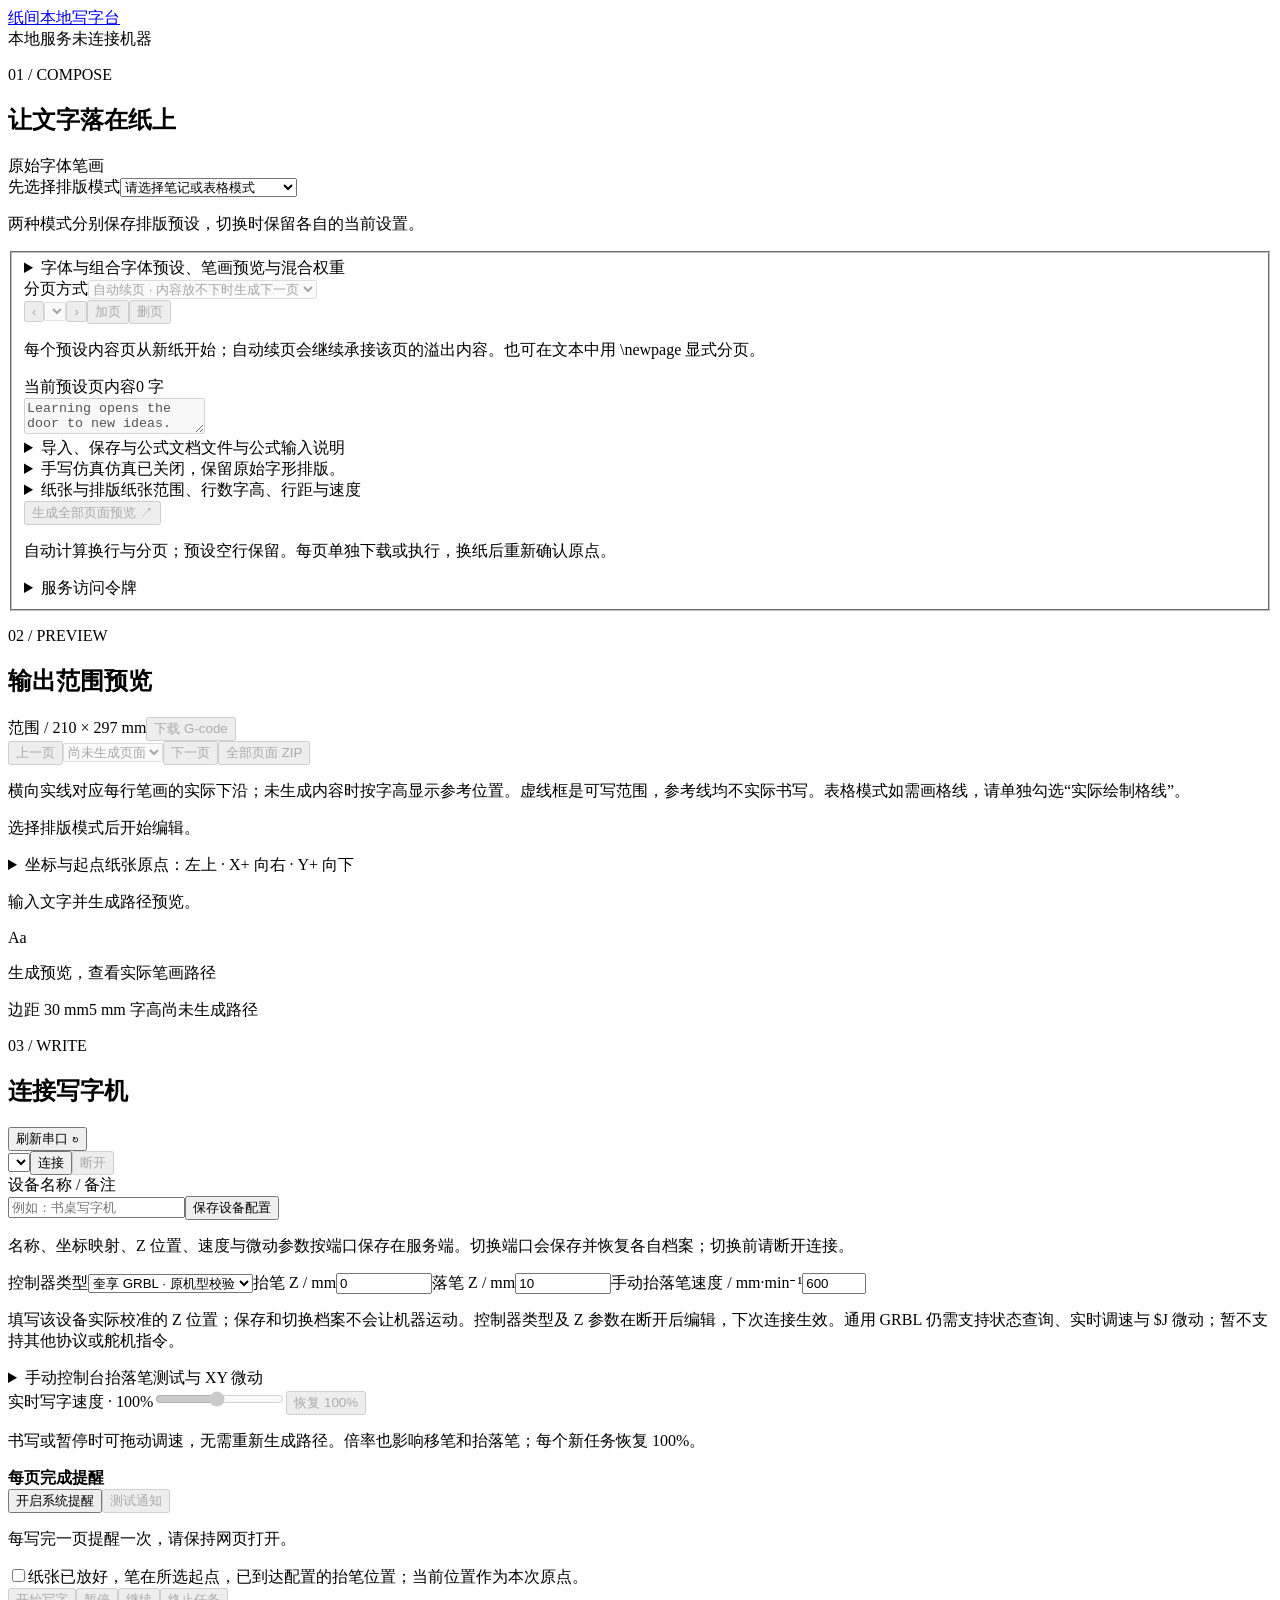
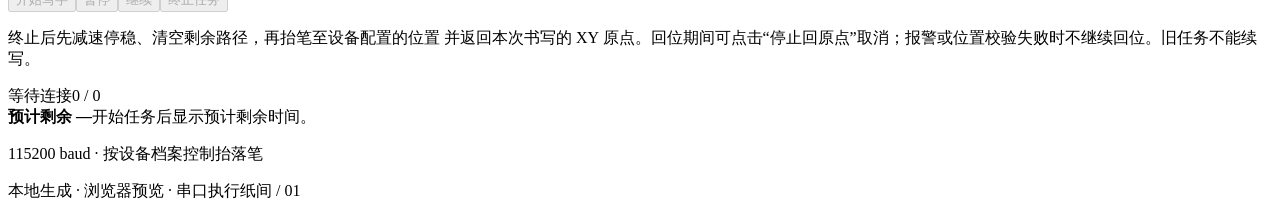
==== commit 7f0223a1: "Notify once when each page physically completes Add opt-in browser notifications, test controls and " ====
--- a/frontend/index.html
+++ b/frontend/index.html
@@ -1,5 +1,5 @@
 <!doctype html>
-<html lang="zh-CN"><head><meta charset="utf-8"><meta name="viewport" content="width=device-width,initial-scale=1"><title>纸间 · 本地写字台</title><link rel="stylesheet" href="/style.css"><script src="/config.js" defer></script><script src="/notebook-sizing.js" defer></script><script src="/font-library.js" defer></script><script src="/app.js" defer></script></head>
+<html lang="zh-CN"><head><meta charset="utf-8"><meta name="viewport" content="width=device-width,initial-scale=1"><title>纸间 · 本地写字台</title><link rel="stylesheet" href="/style.css"><script src="/config.js" defer></script><script src="/notebook-sizing.js" defer></script><script src="/font-library.js" defer></script><script src="/page-notifications.js" defer></script><script src="/app.js" defer></script></head>
 <body><header><a class="brand" href="/">纸间<span>本地写字台</span></a><div class="header-right"><span id="mode" class="badge">本地服务</span><span id="connection" class="indicator">未连接机器</span></div></header>
 <main><section class="editor panel"><div class="section-heading"><div><p class="eyebrow">01 / COMPOSE</p><h1>让文字落在纸上</h1></div><span class="small-label">原始字体笔画</span></div>
 <div class="mode-choice"><label for="layoutMode">先选择排版模式</label><select id="layoutMode"><option value="" selected disabled>请选择笔记或表格模式</option><option value="notebook">笔记模式 · 自由文字与公式</option><option value="grid">表格模式 · 逐格书写</option></select><p id="modeHint" class="hint">两种模式分别保存排版预设，切换时保留各自的当前设置。</p></div>
@@ -55,4 +55,4 @@
 </fieldset></div></details>
 
 <div class="live-speed"><label for="liveSpeed">实时写字速度 · <output id="liveSpeedValue" for="liveSpeed">100%</output></label><input id="liveSpeed" type="range" min="10" max="200" step="1" value="100" disabled><button id="resetSpeed" class="text-button" type="button" disabled>恢复 100%</button><p id="liveSpeedStatus" class="hint" aria-live="polite">书写或暂停时可拖动调速，无需重新生成路径。倍率也影响移笔和抬落笔；每个新任务恢复 100%。</p></div>
-<label class="confirm"><input id="origin" type="checkbox"><span id="originText">纸张已放好，笔在所选起点，已到达配置的抬笔位置；当前位置作为本次原点。</span></label><div class="write-row"><button id="start" class="primary" disabled>开始写字</button><button id="pause" class="secondary" disabled>暂停</button><button id="resume" class="secondary" disabled>继续</button><button id="stop" class="danger" disabled>终止任务</button></div><p class="hint">终止后先减速停稳、清空剩余路径，再抬笔至设备配置的位置 并返回本次书写的 XY 原点。回位期间可点击“停止回原点”取消；报警或位置校验失败时不继续回位。旧任务不能续写。</p><div class="progress"><div id="progressFill"></div></div><div class="status-row"><span id="phase">等待连接</span><span id="progressText">0 / 0</span></div><div class="eta-panel" role="timer" aria-label="任务预计剩余时间"><strong id="taskEta">预计剩余 —</strong><span id="etaDetail" class="hint">开始任务后显示预计剩余时间。</span></div><p id="machineStatus" class="mono">115200 baud · 按设备档案控制抬落笔</p></section></section></main><div id="notice" role="status" aria-live="polite" hidden></div><footer>本地生成 · 浏览器预览 · 串口执行<span>纸间 / 01</span></footer></body></html>
+<section class="completion-reminders" aria-label="每页完成提醒"><strong>每页完成提醒</strong><div class="reminder-actions"><button id="enablePageNotifications" type="button" class="secondary">开启系统提醒</button><button id="testPageNotification" type="button" class="text-button" disabled>测试通知</button></div><p id="pageNotificationHint" class="hint" aria-live="polite">每写完一页提醒一次，请保持网页打开。</p><p id="pageCompletion" class="page-completion" role="status" aria-live="polite" hidden></p></section><label class="confirm"><input id="origin" type="checkbox"><span id="originText">纸张已放好，笔在所选起点，已到达配置的抬笔位置；当前位置作为本次原点。</span></label><div class="write-row"><button id="start" class="primary" disabled>开始写字</button><button id="pause" class="secondary" disabled>暂停</button><button id="resume" class="secondary" disabled>继续</button><button id="stop" class="danger" disabled>终止任务</button></div><p class="hint">终止后先减速停稳、清空剩余路径，再抬笔至设备配置的位置 并返回本次书写的 XY 原点。回位期间可点击“停止回原点”取消；报警或位置校验失败时不继续回位。旧任务不能续写。</p><div class="progress"><div id="progressFill"></div></div><div class="status-row"><span id="phase">等待连接</span><span id="progressText">0 / 0</span></div><div class="eta-panel" role="timer" aria-label="任务预计剩余时间"><strong id="taskEta">预计剩余 —</strong><span id="etaDetail" class="hint">开始任务后显示预计剩余时间。</span></div><p id="machineStatus" class="mono">115200 baud · 按设备档案控制抬落笔</p></section></section></main><div id="notice" role="status" aria-live="polite" hidden></div><footer>本地生成 · 浏览器预览 · 串口执行<span>纸间 / 01</span></footer></body></html>
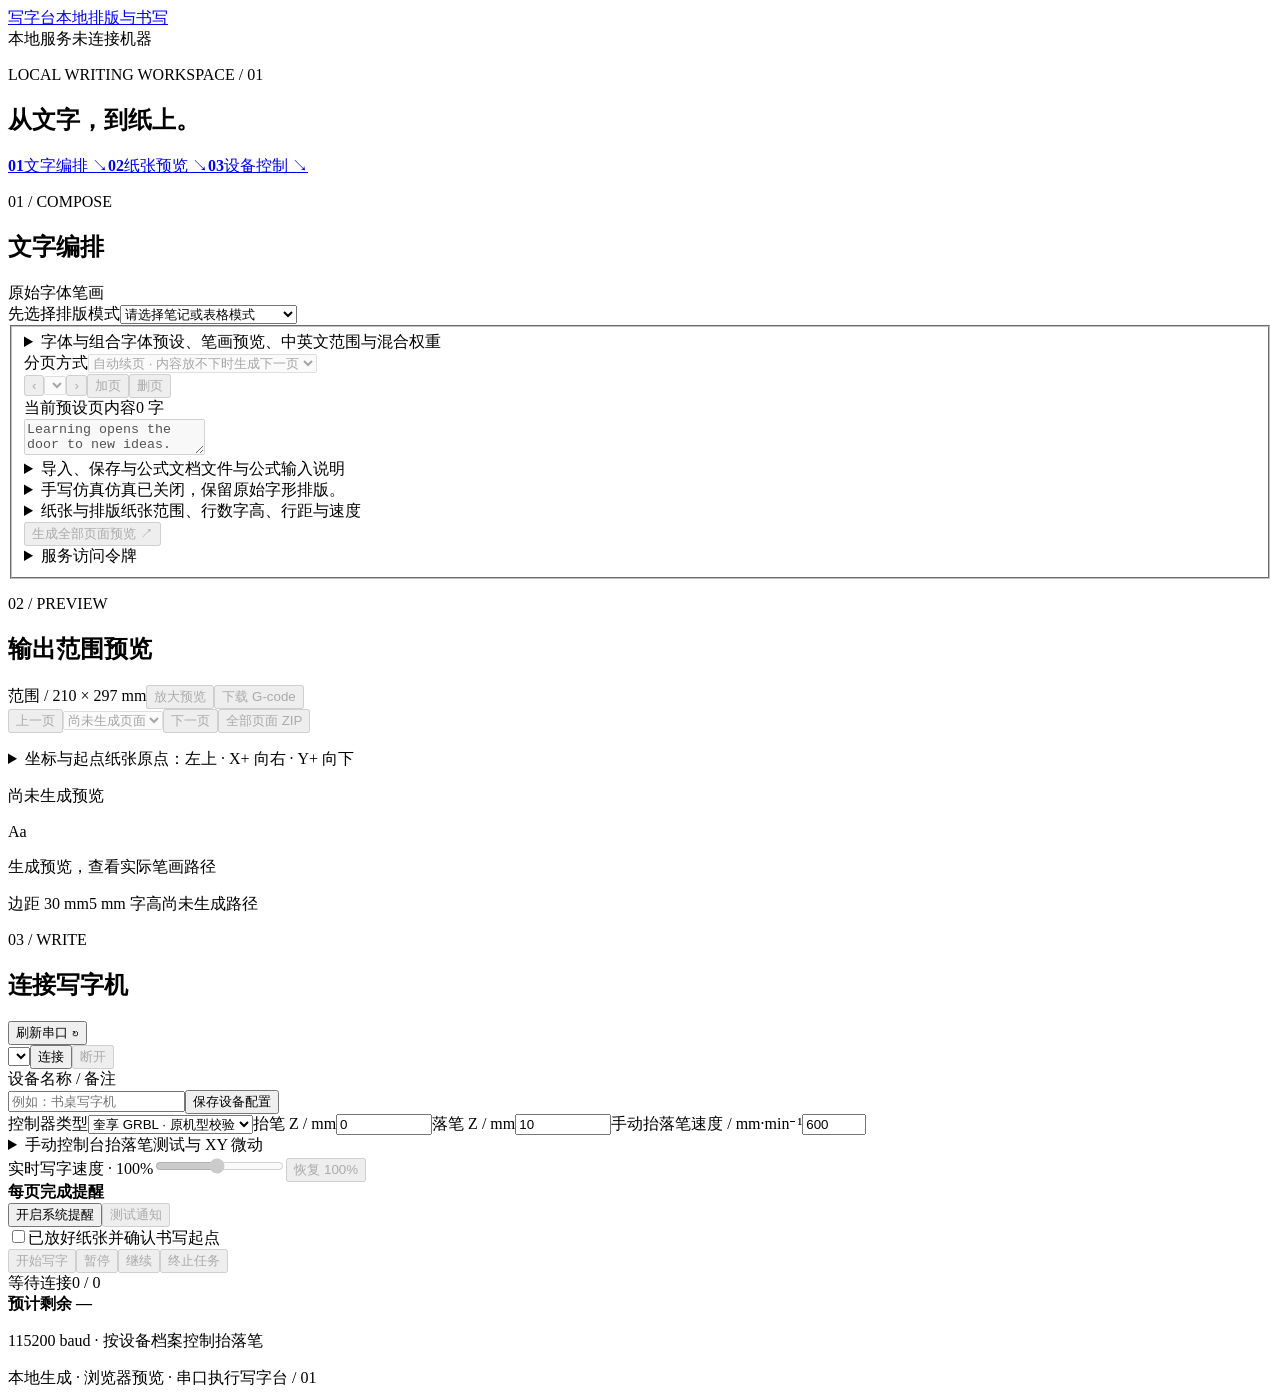
==== commit f3c3d540: "以线上热更新版本统一 backend/frontend 代码：scope 中英分选、glyph fallback、persistent preview、watchdog 接线、LaTeX 拆分、共享工" ====
--- a/frontend/index.html
+++ b/frontend/index.html
@@ -1,23 +1,40 @@
 <!doctype html>
-<html lang="zh-CN"><head><meta charset="utf-8"><meta name="viewport" content="width=device-width,initial-scale=1"><title>纸间 · 本地写字台</title><link rel="stylesheet" href="/style.css"><script src="/config.js" defer></script><script src="/notebook-sizing.js" defer></script><script src="/font-library.js" defer></script><script src="/page-notifications.js" defer></script><script src="/app.js" defer></script></head>
-<body><header><a class="brand" href="/">纸间<span>本地写字台</span></a><div class="header-right"><span id="mode" class="badge">本地服务</span><span id="connection" class="indicator">未连接机器</span></div></header>
-<main><section class="editor panel"><div class="section-heading"><div><p class="eyebrow">01 / COMPOSE</p><h1>让文字落在纸上</h1></div><span class="small-label">原始字体笔画</span></div>
-<div class="mode-choice"><label for="layoutMode">先选择排版模式</label><select id="layoutMode"><option value="" selected disabled>请选择笔记或表格模式</option><option value="notebook">笔记模式 · 自由文字与公式</option><option value="grid">表格模式 · 逐格书写</option></select><p id="modeHint" class="hint">两种模式分别保存排版预设，切换时保留各自的当前设置。</p></div>
+<html lang="zh-CN"><head><meta charset="utf-8"><meta name="viewport" content="width=device-width,initial-scale=1"><title>本地写字台</title><link rel="stylesheet" href="/style.css"><link rel="stylesheet" href="/workbench.css"><script src="/config.js" defer></script><script src="/notebook-sizing.js" defer></script><script src="/font-library.js" defer></script><script src="/page-notifications.js" defer></script><script src="/preset-store.js" defer></script><script src="/app.js" defer></script><script src="/workspace-sync.js" defer></script></head>
+<body><header><a class="brand" href="/">写字台<span>本地排版与书写</span></a><div class="header-right"><span id="mode" class="badge">本地服务</span><span id="connection" class="indicator">未连接机器</span></div></header>
+<section class="workbench-intro" aria-labelledby="workbenchTitle">
+  <div><p class="intro-caption">LOCAL WRITING WORKSPACE / 01</p><h1 id="workbenchTitle">从文字，<span>到纸上。</span></h1></div>
+  <nav class="intro-index" aria-label="工作区导航"><a href="#compose"><b>01</b><span>文字编排 ↘</span></a><a href="#output"><b>02</b><span>纸张预览 ↘</span></a><a href="#device"><b>03</b><span>设备控制 ↘</span></a></nav>
+</section><main><section class="editor panel" id="compose"><div class="section-heading"><div><p class="eyebrow">01 / COMPOSE</p><h2>文字编排</h2></div><span class="small-label">原始字体笔画</span></div>
+<div class="mode-choice"><label for="layoutMode">先选择排版模式</label><select id="layoutMode"><option value="" selected disabled>请选择笔记或表格模式</option><option value="notebook">笔记模式 · 自由文字与公式</option><option value="grid">表格模式 · 逐格书写</option></select></div>
 <fieldset id="compositionFields" class="composition-fields" disabled>
-<details class="config-section" id="fontSettings"><summary><span class="config-title">字体与组合</span><span class="config-description">字体预设、笔画预览与混合权重</span></summary><div class="config-body"><div class="layout-presets font-presets"><label for="fontPreset">字体组合预设</label><select id="fontPreset"><option value="">当前组合（未保存）</option></select><label for="fontPresetName">字体预设名称</label><input id="fontPresetName" maxlength="40" placeholder="例如：日常笔记 / 楷书混合"><div class="preset-actions"><button id="saveFontPreset" class="secondary" type="button">另存字体预设</button><button id="updateFontPreset" class="secondary" type="button" disabled>更新字体预设</button><button id="deleteFontPreset" class="text-button" type="button" disabled>删除字体预设</button><button id="undoFontPreset" class="text-button" type="button" hidden>撤销字体预设删除</button></div><p id="fontPresetHint" class="hint" aria-live="polite">保存所选字体及各自权重；仅保存在当前浏览器。</p></div>
-<button id="chooseFonts" class="secondary choose-fonts" type="button" aria-haspopup="dialog" aria-controls="fontDialog">选择字体</button>
-<div class="mix-heading"><span>已选字体 / 最多 16 种</span><span>权重 → 出现概率</span></div><div id="fontMix" class="font-mix" aria-label="已选字体及权重"></div><p id="mixHint" class="hint mix-hint">按字符随机选择；权重 70:30 对应约 70%:30%。实际比例会波动，缺字时在其余可用字体间重分配。权重 0 不参与。</p>
-<dialog id="fontDialog" class="font-dialog" aria-labelledby="fontDialogTitle"><div class="font-dialog-header"><div><h2 id="fontDialogTitle">选择字体</h2><p class="hint">浏览全部字体，或选择笔形相近的推荐组合。</p></div><button id="closeFontDialog" class="secondary" type="button" aria-label="关闭字体选择">关闭</button></div><div class="font-dialog-body"><label for="fontSearch">字体混选</label><input id="fontSearch" type="search" placeholder="搜索字体名称"><div class="font-picker"><select id="font" aria-label="待添加字体"></select><button id="addFont" class="secondary" type="button">添加</button></div>
-<section class="font-browser" aria-label="字体直接预览"><label for="fontSampleText">预览文字 · 最多 24 字</label><div class="font-sample-tools"><input id="fontSampleText" type="text" maxlength="24" value="春风十里山水清音" aria-describedby="fontSampleHint"><button id="refreshFontSamples" type="button" class="text-button">刷新预览</button></div><p id="fontSampleHint" class="hint">直接显示真实笔画，无需悬停；可修改文字对照所有字体。</p><div id="fontFocus" class="font-focus"></div><div id="fontGallery" class="font-gallery" aria-label="字体样张列表"></div><div class="font-gallery-nav"><button id="fontPrev" type="button" class="secondary">上一组</button><span id="fontPageInfo" class="hint"></span><button id="fontNext" type="button" class="secondary">下一组</button></div></section>
-<section class="font-recommendations" aria-label="相似字体组合推荐"><h2>相近笔形 · 变化组合</h2><p id="fontAnalysisHint" class="hint">正在读取字库笔画分析…</p><label for="fontRecommendation">选择分析推荐的组合</label><select id="fontRecommendation" disabled><option>正在加载…</option></select><div id="fontRecommendationPreview"></div><button id="applyFontRecommendation" type="button" class="secondary" disabled>应用这套组合</button><p class="hint">比较相同文字，确认整体风格后应用。组合用于重新生成的路径，当前书写任务保持原样；喜欢的组合可另存为字体预设。</p></section></div></dialog>
+<details class="config-section" id="fontSettings"><summary><span class="config-title">字体与组合</span><span class="config-description">字体预设、笔画预览、中英文范围与混合权重</span></summary><div class="config-body"><div class="layout-presets font-presets"><label for="fontPreset">字体组合预设</label><select id="fontPreset"><option value="">当前组合（未保存）</option></select><label for="fontPresetName">字体预设名称</label><input id="fontPresetName" maxlength="40" placeholder="例如：日常笔记 / 楷书混合"><div class="preset-actions"><button id="saveFontPreset" class="secondary" type="button">另存字体预设</button><button id="updateFontPreset" class="secondary" type="button" disabled>更新字体预设</button><button id="deleteFontPreset" class="text-button" type="button" disabled>删除字体预设</button><button id="undoFontPreset" class="text-button" type="button" hidden>撤销字体预设删除</button></div><p id="fontPresetHint" class="hint" aria-live="polite" hidden></p></div>
+<button id="chooseFonts" class="primary choose-fonts" type="button" aria-haspopup="dialog" aria-controls="fontDialog">选择字体</button>
+<div class="mix-heading"><span>已选字体 / 最多 16 种</span><span>适用范围 · 权重 → 出现概率</span></div><div id="fontMix" class="font-mix" aria-label="已选字体、适用范围及权重"></div>
+<dialog id="fontDialog" class="font-dialog" aria-labelledby="fontDialogTitle">
+  <div class="font-dialog-header"><div><p class="font-dialog-eyebrow">FONT LIBRARY</p><h2 id="fontDialogTitle">选择字体</h2></div><button id="closeFontDialog" class="secondary" type="button" aria-label="关闭字体选择">完成选择</button></div>
+  <div id="fontRefreshHost" class="font-refresh-host"></div>
+  <div class="font-dialog-body">
+    <div class="font-toolbar">
+      <section class="font-search-panel" aria-labelledby="fontSearchTitle"><h3 id="fontSearchTitle">搜索字体</h3><label class="visually-hidden" for="fontSearch">搜索字体名称</label><input id="fontSearch" type="search" placeholder="输入字体名称，快速查找" autocomplete="off"></section>
+      <section class="font-sort-panel" aria-labelledby="fontSortTitle"><h3 id="fontSortTitle">字体排序</h3><label class="visually-hidden" for="fontSort">字体排序</label><select id="fontSort"><option value="name">名称顺序</option><option value="glyphs">包含字数量 · 从多到少</option><option value="speed">书写速度 · 从快到慢</option><option value="similarity">与当前字体相似度 · 前六名</option></select></section>
+    </div>
+    <div class="font-dialog-workspace">
+      <section class="font-list-panel" aria-labelledby="fontListTitle"><div class="font-section-heading"><h3 id="fontListTitle">字体列表</h3><label class="font-single-control" for="fontSingleChar">单字样张<input id="fontSingleChar" value="永" maxlength="2" aria-label="列表单字预览"></label></div><p id="fontSpeedHint" class="hint">速度评分加载中…</p><div id="fontGallery" class="font-gallery" aria-label="字体样张列表"></div><div class="font-gallery-nav"><button id="fontPrev" type="button" class="secondary">上一组</button><span id="fontPageInfo" class="hint" aria-live="polite"></span><button id="fontNext" type="button" class="secondary">下一组</button></div></section>
+      <div class="font-inspector">
+        <details id="fontPreviewPanel" class="font-preview-panel" open><summary><h3 id="fontPreviewTitle">当前字体的预览</h3></summary><label class="visually-hidden" for="font">当前预览字体</label><div class="font-picker"><select id="font" aria-label="待添加字体"></select><label class="visually-hidden" for="fontScope">添加后的适用范围</label><select id="fontScope" aria-label="添加后的适用范围"><option value="all">中英通用</option><option value="zh">仅中文</option><option value="en">仅英文</option></select><button id="addFont" class="secondary" type="button">添加</button></div><div id="fontFocus" class="font-focus"></div><label for="fontSampleText">试写文字 · 最多 24 字</label><div class="font-sample-tools"><input id="fontSampleText" type="text" maxlength="24" value="春风十里山水清音" aria-describedby="fontSampleHint"><button id="refreshFontSamples" type="button" class="text-button">刷新预览</button></div><p id="fontSampleHint" class="hint" hidden></p></details>
+        <section class="font-recommendations" aria-labelledby="fontRecommendationTitle"><h3 id="fontRecommendationTitle">字形推荐</h3><p id="fontSimilarHint" class="hint" hidden></p><div id="fontSimilarList" class="font-similar-list"></div><details class="font-combination-details"><summary>相近笔形 · 变化组合</summary><p id="fontAnalysisHint" class="hint">正在读取字库笔画分析…</p><label for="fontRecommendation">选择分析推荐的组合</label><select id="fontRecommendation" disabled><option>正在加载…</option></select><div id="fontRecommendationPreview"></div><button id="applyFontRecommendation" type="button" class="secondary" disabled>应用这套组合</button></details></section>
+      </div>
+    </div>
+  </div>
+</dialog>
 </div></details><div class="document-tools">
-<label for="pagination">分页方式</label><select id="pagination"><option value="auto">自动续页 · 内容放不下时生成下一页</option><option value="fixed">固定每页内容 · 溢出时提示</option></select><div class="page-editor-bar"><button id="sourcePrev" class="secondary" type="button" aria-label="编辑上一预设页">‹</button><select id="sourcePage" aria-label="正在编辑的预设内容页"></select><button id="sourceNext" class="secondary" type="button" aria-label="编辑下一预设页">›</button><button id="addPage" class="secondary" type="button">加页</button><button id="removePage" class="text-button" type="button">删页</button></div><p class="hint">每个预设内容页从新纸开始；自动续页会继续承接该页的溢出内容。也可在文本中用 \newpage 显式分页。</p></div>
+<label for="pagination">分页方式</label><select id="pagination"><option value="auto">自动续页 · 内容放不下时生成下一页</option><option value="fixed">固定每页内容 · 溢出时提示</option></select><div class="page-editor-bar"><button id="sourcePrev" class="secondary" type="button" aria-label="编辑上一预设页">‹</button><select id="sourcePage" aria-label="正在编辑的预设内容页"></select><button id="sourceNext" class="secondary" type="button" aria-label="编辑下一预设页">›</button><button id="addPage" class="secondary" type="button">加页</button><button id="removePage" class="text-button" type="button">删页</button></div></div>
 <div class="text-heading"><label for="text">当前预设页内容</label><span id="count">0 字</span></div><textarea id="text" maxlength="30000" spellcheck="false">Learning opens the door to new ideas.
 Small steps can lead to great changes.
 With patience, we grow a little every day.
 Keep moving forward and enjoy the journey.</textarea>
-<details class="config-section" id="documentSettings"><summary><span class="config-title">导入、保存与公式</span><span class="config-description">文档文件与公式输入说明</span></summary><div class="config-body"><div class="import-tools"><label for="inputFormat">内容格式<select id="inputFormat"><option value="plain">TXT / 纯文本（支持公式）</option><option value="markdown">Markdown（标题、粗体、链接转文字）</option></select></label><div class="preset-actions"><button id="importText" class="secondary" type="button">导入 TXT / Markdown</button><button id="exportDocument" class="secondary" type="button">保存整份文档</button><button id="importDocument" class="text-button" type="button">载入文档</button></div><input id="textFile" type="file" accept=".txt,.md,.markdown,text/plain,text/markdown" hidden><input id="documentFile" type="file" accept=".json,application/json" hidden><p id="importHint" class="hint">导入文本追加为新预设页。整份文档保存内容、两种模式的当前排版和字体选择。</p></div>
-<details class="formula-help"><summary>字母、数学与 LaTeX 公式</summary><p class="hint">行内公式用 $…$，独立公式用 $$…$$。支持分数、上下标、根号、常用运算符及希腊字母；公式直接生成笔画。暂不支持矩阵、宏及完整 TeX 环境。</p><code>$x^2 + \frac{1}{2} = \sqrt{4}$</code><p class="hint">表格模式中普通字符每字一格；公式作为整体自动占用连续多格。空格占一格，换行进入下一格行。</p><button id="insertFormula" class="secondary" type="button">在光标处插入公式示例</button></details></div></details>
+<details class="config-section" id="documentSettings"><summary><span class="config-title">导入、保存与公式</span><span class="config-description">文档文件与公式输入说明</span></summary><div class="config-body"><div class="import-tools"><label for="inputFormat">内容格式<select id="inputFormat"><option value="plain">TXT / 纯文本（支持公式）</option><option value="markdown">Markdown（标题、粗体、链接转文字）</option></select></label><div class="preset-actions"><button id="importText" class="secondary" type="button">导入并替换当前页</button><button id="exportDocument" class="secondary" type="button">保存整份文档</button><button id="importDocument" class="text-button" type="button">载入文档</button></div><input id="textFile" type="file" accept=".txt,.md,.markdown,text/plain,text/markdown" hidden><input id="documentFile" type="file" accept=".json,application/json" hidden></div>
+<details class="formula-help"><summary>字母、数学与 LaTeX 公式</summary><p class="hint">行内 $…$ · 独立 $$…$$</p><code>$x^2 + \frac{1}{2} = \sqrt{4}$</code><button id="insertFormula" class="secondary" type="button">在光标处插入公式示例</button></details></div></details>
 
 <details class="config-section" id="humanSettings"><summary><span class="config-title">手写仿真</span><span id="humanSummary" class="config-description">仿真已关闭，保留原始字形排版。</span></summary><div class="config-body"><fieldset class="human-panel"><legend>仿真控制</legend><div class="human-toolbar"><label class="human-toggle"><input id="humanEnabled" type="checkbox">启用手写仿真</label><label for="humanStrength">强度<select id="humanStrength"><option value="light">轻微</option><option value="medium" selected>适中</option><option value="strong">明显</option><option value="custom">自定义</option></select></label></div><fieldset id="humanParams" class="human-params" disabled>
 <div class="human-row"><label for="humanVerticalEnabled"><input id="humanVerticalEnabled" type="checkbox" checked>每字上下浮动 ±</label><label class="human-value"><input id="humanVertical" aria-label="每字上下浮动幅度" type="number" min="0" max="2" step="0.05" value="0.3"><span>mm</span></label></div>
@@ -25,34 +42,40 @@
 <div class="human-row"><label for="humanRotationEnabled"><input id="humanRotationEnabled" type="checkbox" checked>单字旋转 ±</label><label class="human-value"><input id="humanRotation" aria-label="单字旋转幅度" type="number" min="0" max="10" step="0.5" value="2"><span>°</span></label></div>
 <div class="human-row"><label for="humanSpacingEnabled"><input id="humanSpacingEnabled" type="checkbox" checked>字间距浮动 ±</label><label class="human-value"><input id="humanSpacing" aria-label="字间距浮动幅度" type="number" min="0" max="2" step="0.05" value="0.2"><span>mm</span></label></div>
 <div class="human-row"><label for="humanBaselineEnabled"><input id="humanBaselineEnabled" type="checkbox" checked>行基线起伏 ±</label><label class="human-value"><input id="humanBaseline" aria-label="行基线起伏幅度" type="number" min="0" max="2" step="0.05" value="0.4"><span>mm</span></label></div>
-</fieldset><button id="rerandomize" class="secondary" type="button">重新随机预览</button><p class="hint">大小等比例变化，间距最小为 0。重新随机会生成新路径；预览、下载和写字使用同一结果。仿真参数随排版预设保存。</p></fieldset></div></details>
+</fieldset><button id="rerandomize" class="secondary" type="button">重新随机预览</button></fieldset></div></details>
 
-<details class="config-section" id="layoutSettings"><summary><span class="config-title">纸张与排版</span><span class="config-description">纸张范围、行数字高、行距与速度</span></summary><div class="config-body"><div class="layout-presets"><label for="layoutPreset">排版预设</label><select id="layoutPreset"><option value="a4-portrait">A4 竖向 · 210 × 297</option><option value="a4-landscape">A4 横向 · 297 × 210</option></select><label for="presetName">预设名称</label><input id="presetName" maxlength="40" placeholder="例如：实验报告 / 笔记本"><div class="preset-actions"><button id="savePreset" class="secondary" type="button">另存为新预设</button><button id="updatePreset" class="secondary" type="button" disabled>更新当前预设</button><button id="deletePreset" class="text-button" type="button" disabled>删除</button><button id="undoPreset" class="text-button" type="button" hidden>撤销删除</button></div><p id="presetHint" class="hint" aria-live="polite">保存宽高、四边边距、字高、行数、字间距和写字速度；仅保存在当前浏览器。</p></div>
-<p class="hint measure-hint">先将笔移到所选起点角，作为本次原点。宽、高填写从原点到纸张对边的实际距离；四边边距在这个范围内预留，无需填写笔的 XY 坐标。</p>
-<div class="grid"><label>范围宽 / mm<input id="width" type="number" value="210" min="1" max="600" step="0.1"></label><label>范围高 / mm<input id="height" type="number" value="297" min="1" max="600" step="0.1"></label><label>上边距 / mm<input id="marginTop" type="number" value="30" min="0" max="600" step="0.1"></label><label>下边距 / mm<input id="marginBottom" type="number" value="30" min="0" max="600" step="0.1"></label><label>左边距 / mm<input id="marginLeft" type="number" value="30" min="0" max="600" step="0.1"></label><label>右边距 / mm<input id="marginRight" type="number" value="30" min="0" max="600" step="0.1"></label><label>行数<input id="rows" type="number" value="20" min="1" max="200" step="1"></label><label>字大小（字高）/ mm<input id="size" type="number" value="5" min="2" max="20" step="any"></label><label>字间距 / mm<input id="spacing" type="number" value="0.9" min="0" max="10" step="0.1"></label><label>绘图速度 / mm·min⁻¹<input id="feed" type="number" value="1800" min="100" max="12000" step="100"></label><label>移动速度 / mm·min⁻¹<input id="moveFeed" type="number" value="3000" min="100" max="12000" step="100"></label></div><p class="hint">绘图速度用于落笔走线；移动速度用于笔画间空移和抬落笔。修改后重新生成预览；运行中的任务请用下方实时倍率。起止回位保持原速度。设定值受机器轴速上限及加减速限制。</p>
-<div id="notebookOptions" class="typography-options"><div class="notebook-sizing"><label for="lineSizing">笔记排版方式<select id="lineSizing"><option value="rows">固定每页行数 · 自动字高</option><option value="size">固定字高 · 自动行数</option></select></label><label for="lineLooseness">行间松紧 <output id="lineLoosenessValue" for="lineLooseness">2.37 倍行距</output><input id="lineLooseness" type="range" min="1" max="4" step="0.01" value="2.37"></label><div class="sizing-scale"><span>紧凑</span><span>疏松</span></div><p id="lineSizingHint" class="hint" aria-live="polite"></p></div><label for="punctuationWidth">中文标点最小占位 / 字高倍数<input id="punctuationWidth" type="number" min="0" max="2" step="0.1" value="0.8"></label><p class="hint">0 保留笔画原宽；0.8–1 可适当加宽标点留白，并避免常见句末标点出现在自动换行行首。</p></div>
-<fieldset id="gridOptions" class="grid-options" hidden><legend>表格设定</legend><div class="grid"><label>格子列数<input id="gridColumns" type="number" min="1" max="100" step="1" value="20"></label><label>行间隔 / mm<input id="gridRowGap" type="number" min="0" max="100" step="0.1" value="2.9"></label><label>列间隔 / mm<input id="gridColumnGap" type="number" min="0" max="100" step="0.1" value="0"></label><label>字高占可用格高 / %<input id="gridSizePercent" type="number" min="10" max="100" step="1" value="80"></label><label>格内边距 / mm<input id="gridPadding" type="number" min="0" max="10" step="0.1" value="0.3"></label></div><label class="inline-check"><input id="gridDrawLines" type="checkbox">实际绘制格线</label><p class="hint">格宽 =（可写宽度 − 列间隔总和）÷ 列数；格高同理。默认格线仅用于预览，适合已有格子的纸。字符居中且保持比例。</p></fieldset>
+<details class="config-section" id="layoutSettings"><summary><span class="config-title">纸张与排版</span><span class="config-description">纸张范围、行数字高、行距与速度</span></summary><div class="config-body"><div class="layout-presets"><label for="layoutPreset">排版预设</label><select id="layoutPreset"><option value="a4-portrait">A4 竖向 · 210 × 297</option><option value="a4-landscape">A4 横向 · 297 × 210</option></select><label for="presetName">预设名称</label><input id="presetName" maxlength="40" placeholder="例如：实验报告 / 笔记本"><div class="preset-actions"><button id="savePreset" class="secondary" type="button">另存为新预设</button><button id="updatePreset" class="secondary" type="button" disabled>更新当前预设</button><button id="deletePreset" class="text-button" type="button" disabled>删除</button><button id="undoPreset" class="text-button" type="button" hidden>撤销删除</button></div><p id="presetHint" class="hint" aria-live="polite" hidden></p></div>
+
+<div class="grid"><label>范围宽 / mm<input id="width" type="number" value="210" min="1" max="600" step="0.1"></label><label>范围高 / mm<input id="height" type="number" value="297" min="1" max="600" step="0.1"></label><label>上边距 / mm<input id="marginTop" type="number" value="30" min="0" max="600" step="0.1"></label><label>下边距 / mm<input id="marginBottom" type="number" value="30" min="0" max="600" step="0.1"></label><label>左边距 / mm<input id="marginLeft" type="number" value="30" min="0" max="600" step="0.1"></label><label>右边距 / mm<input id="marginRight" type="number" value="30" min="0" max="600" step="0.1"></label><label>行数<input id="rows" type="number" value="20" min="1" max="200" step="1"></label><label>中文字高 / mm<input id="size" type="number" value="5" min="2" max="20" step="any"></label><label>英文字高 / mm<input id="latinSize" type="number" value="5" min="2" max="20" step="any"></label><label>字间距 / mm<input id="spacing" type="number" value="0.9" min="0" max="10" step="0.1"></label><label>绘图速度 / mm·min⁻¹<input id="feed" type="number" value="10000" min="100" max="12000" step="100"></label><label>移动速度 / mm·min⁻¹<input id="moveFeed" type="number" value="10000" min="100" max="12000" step="100"></label></div>
+<div id="notebookOptions" class="typography-options"><div class="notebook-sizing"><label for="lineSizing">笔记排版方式<select id="lineSizing"><option value="rows">固定每页行数 · 自动字高</option><option value="size">固定字高 · 自动行数</option></select></label><label for="lineLooseness">行间松紧 <output id="lineLoosenessValue" for="lineLooseness">2.37 倍行距</output><input id="lineLooseness" type="range" min="1" max="4" step="0.01" value="2.37"></label><div class="sizing-scale"><span>紧凑</span><span>疏松</span></div><label class="inline-check"><input id="allowOverlap" type="checkbox">允许字重叠（可低于最小行距）</label><p id="lineSizingHint" class="hint" aria-live="polite"></p></div><label for="punctuationWidth">中文标点最小占位 / 字高倍数<input id="punctuationWidth" type="number" min="0" max="2" step="0.1" value="0.8"></label></div>
+<fieldset id="gridOptions" class="grid-options" hidden><legend>表格设定</legend><div class="grid"><label>格子列数<input id="gridColumns" type="number" min="1" max="100" step="1" value="20"></label><label>行间隔 / mm<input id="gridRowGap" type="number" min="0" max="100" step="0.1" value="2.9"></label><label>列间隔 / mm<input id="gridColumnGap" type="number" min="0" max="100" step="0.1" value="0"></label><label>字高占可用格高 / %<input id="gridSizePercent" type="number" min="10" max="100" step="1" value="80"></label><label>格内边距 / mm<input id="gridPadding" type="number" min="0" max="10" step="0.1" value="0.3"></label></div><label class="inline-check"><input id="gridDrawLines" type="checkbox">实际绘制格线</label></fieldset>
 <p id="layoutSummary" class="hint" aria-live="polite"></p></div></details>
 
-<button id="preview" class="primary">生成全部页面预览 <span>↗</span></button><p id="paginationHint" class="hint">自动计算换行与分页；预设空行保留。每页单独下载或执行，换纸后重新确认原点。</p>
+<button id="preview" class="primary">生成全部页面预览 <span>↗</span></button>
 <details><summary>服务访问令牌</summary><input id="token" type="password" autocomplete="off" placeholder="仅在服务设置了访问令牌时填写"><button id="authenticate" class="secondary">重新加载</button></details>
 </fieldset></section>
-<section class="workspace"><div class="preview-bar"><div><p class="eyebrow">02 / PREVIEW</p><h2>输出范围预览</h2></div><div class="preview-actions"><span id="paperLabel">范围 / 210 × 297 mm</span><button id="download" class="secondary" disabled>下载 G-code</button></div></div>
-<div class="output-page-bar"><button id="previewPrev" class="secondary" type="button" disabled>上一页</button><select id="previewPage" aria-label="预览输出页" disabled><option>尚未生成页面</option></select><button id="previewNext" class="secondary" type="button" disabled>下一页</button><button id="downloadAll" class="secondary" type="button" disabled>全部页面 ZIP</button></div><p class="hint">横向实线对应每行笔画的实际下沿；未生成内容时按字高显示参考位置。虚线框是可写范围，参考线均不实际书写。表格模式如需画格线，请单独勾选“实际绘制格线”。</p><p id="documentSummary" class="hint document-summary" aria-live="polite">选择排版模式后开始编辑。</p>
-<details class="config-section" id="coordinateSettings"><summary><span class="config-title">坐标与起点</span><span id="axisSummary" class="config-description">纸张原点：左上 · X+ 向右 · Y+ 向下</span></summary><div class="config-body"><fieldset class="coordinate-panel"><legend>XY 坐标调试</legend><div class="axis-options"><label><input id="reverseX" type="checkbox">反转 X 轴</label><label><input id="reverseY" type="checkbox">反转 Y 轴</label><label><input id="swapXY" type="checkbox">对调 X/Y 轴</label></div><div class="coordinate-actions"><label for="originCorner">起点位置<select id="originCorner"><option value="top-left">左上</option><option value="top-right">右上</option><option value="bottom-left">左下</option><option value="bottom-right">右下</option></select></label><button id="saveCoordinates" class="secondary" type="button">保存设置</button><button id="resetCoordinates" class="text-button" type="button">恢复默认</button></div><p id="axisRange" class="axis-range"></p><p class="hint">设置转换输出 G-code，箭头表示轴的正方向。实际笔位置作为本次原点，无需将机器 XY 归零；输出范围可能含负坐标。</p></fieldset></div></details>
+<section class="workspace" id="output"><div class="preview-bar"><div><p class="eyebrow">02 / PREVIEW</p><h2>输出范围预览</h2></div><div class="preview-actions"><span id="paperLabel">范围 / 210 × 297 mm</span><button id="zoomPreview" class="secondary" type="button" disabled>放大预览</button><button id="download" class="secondary" disabled>下载 G-code</button></div></div>
+<div class="output-page-bar"><button id="previewPrev" class="secondary" type="button" disabled>上一页</button><select id="previewPage" aria-label="预览输出页" disabled><option>尚未生成页面</option></select><button id="previewNext" class="secondary" type="button" disabled>下一页</button><button id="downloadAll" class="secondary" type="button" disabled>全部页面 ZIP</button></div><p id="documentSummary" class="hint document-summary" aria-live="polite"></p>
+<details class="config-section" id="coordinateSettings"><summary><span class="config-title">坐标与起点</span><span id="axisSummary" class="config-description">纸张原点：左上 · X+ 向右 · Y+ 向下</span></summary><div class="config-body"><fieldset class="coordinate-panel"><legend>XY 坐标调试</legend><div class="axis-options"><label><input id="reverseX" type="checkbox">反转 X 轴</label><label><input id="reverseY" type="checkbox">反转 Y 轴</label><label><input id="swapXY" type="checkbox">对调 X/Y 轴</label></div><div class="coordinate-actions"><label for="originCorner">起点位置<select id="originCorner"><option value="top-left">左上</option><option value="top-right">右上</option><option value="bottom-left">左下</option><option value="bottom-right">右下</option></select></label><button id="saveCoordinates" class="secondary" type="button">保存设置</button><button id="resetCoordinates" class="text-button" type="button">恢复默认</button></div><p id="axisRange" class="axis-range"></p></fieldset></div></details>
 
-<p id="previewStatus" class="preview-status" aria-live="polite">输入文字并生成路径预览。</p><div class="paper-stage"><div id="paperView" class="paper"><div class="empty"><span>Aa</span><p>生成预览，查看实际笔画路径</p></div></div></div><div id="metrics" class="metrics"><span>边距 30 mm</span><span>5 mm 字高</span><span>尚未生成路径</span></div><div id="fontUsage" class="font-usage" hidden aria-live="polite"></div>
-<section class="machine panel"><div class="machine-title"><div><p class="eyebrow">03 / WRITE</p><h2>连接写字机</h2></div><button id="refresh" class="text-button">刷新串口 ↻</button></div><div class="connect-row"><select id="port" aria-label="串口"></select><button id="connect" class="secondary">连接</button><button id="disconnect" class="secondary" disabled>断开</button></div>
-<div class="device-name"><label for="deviceName">设备名称 / 备注</label><div class="connect-row"><input id="deviceName" maxlength="60" placeholder="例如：书桌写字机" aria-describedby="deviceNameHint"><button id="saveDeviceName" class="secondary" type="button">保存设备配置</button></div><p id="deviceNameHint" class="hint">名称、坐标映射、Z 位置、速度与微动参数按端口保存在服务端。切换端口会保存并恢复各自档案；切换前请断开连接。</p></div><div class="grid device-control"><label>控制器类型<select id="controllerType"><option value="kenjoy-grbl">奎享 GRBL · 原机型校验</option><option value="grbl">通用 GRBL · 独立轴参数</option></select></label><label>抬笔 Z / mm<input id="penUpZ" type="number" min="-300" max="300" step="0.001" value="0"></label><label>落笔 Z / mm<input id="penDownZ" type="number" min="-300" max="300" step="0.001" value="10"></label><label>手动抬落笔速度 / mm·min⁻¹<input id="penFeed" type="number" min="100" max="3000" step="10" value="600"></label></div><p class="hint">填写该设备实际校准的 Z 位置；保存和切换档案不会让机器运动。控制器类型及 Z 参数在断开后编辑，下次连接生效。通用 GRBL 仍需支持状态查询、实时调速与 $J 微动；暂不支持其他协议或舵机指令。</p>
+<p id="previewStatus" class="preview-status" aria-live="polite">尚未生成预览</p><div class="paper-stage"><div id="paperView" class="paper" title="点击放大查看"><div class="empty"><span>Aa</span><p>生成预览，查看实际笔画路径</p></div></div></div><div id="metrics" class="metrics"><span>边距 30 mm</span><span>5 mm 字高</span><span>尚未生成路径</span></div><div id="fontUsage" class="font-usage" hidden aria-live="polite"></div>
+<section class="machine panel" id="device"><div class="machine-title"><div><p class="eyebrow">03 / WRITE</p><h2>连接写字机</h2></div><button id="refresh" class="text-button">刷新串口 ↻</button></div><div class="connect-row"><select id="port" aria-label="串口"></select><button id="connect" class="secondary">连接</button><button id="disconnect" class="secondary" disabled>断开</button></div>
+<div class="device-name"><label for="deviceName">设备名称 / 备注</label><div class="connect-row"><input id="deviceName" maxlength="60" placeholder="例如：书桌写字机"><button id="saveDeviceName" class="secondary" type="button">保存设备配置</button></div></div><div class="grid device-control"><label>控制器类型<select id="controllerType"><option value="kenjoy-grbl">奎享 GRBL · 原机型校验</option><option value="grbl">通用 GRBL · 独立轴参数</option></select></label><label>抬笔 Z / mm<input id="penUpZ" type="number" min="-300" max="300" step="0.001" value="0"></label><label>落笔 Z / mm<input id="penDownZ" type="number" min="-300" max="300" step="0.001" value="10"></label><label>手动抬落笔速度 / mm·min⁻¹<input id="penFeed" type="number" min="100" max="3000" step="10" value="600"></label></div>
 <details class="config-section" id="manualSettings"><summary><span class="config-title">手动控制台</span><span class="config-description">抬落笔测试与 XY 微动</span></summary><div class="config-body"><fieldset id="manualControls" class="manual-console"><legend>手动控制台 <span id="consoleLock">连接机器后可用</span></legend>
 <div class="console-top"><output id="consolePosition">Z —</output><span id="penState">笔状态未知</span></div>
-<p class="hint">手动落笔为单次测试，结束自动回到该设备的抬笔位置，可连续点击；已在顶部时禁用抬笔。</p><div class="console-pen"><button id="penUp" aria-label="抬笔" type="button" class="secondary">抬笔</button><button id="penDown" type="button" class="secondary">落笔一次（自动回位）</button></div>
+<div class="console-pen"><button id="penUp" aria-label="抬笔" type="button" class="secondary">抬笔</button><button id="penDown" type="button" class="secondary">落笔一次（自动回位）</button></div>
 <div class="console-settings"><label for="jogDistance">单次距离 / mm<input id="jogDistance" type="number" min="0.01" max="20" step="any" value="1"></label><label for="jogFeed">微动速度 / mm·min⁻¹<input id="jogFeed" type="number" min="50" max="1000" step="50" value="300"></label></div>
 <div class="console-presets" aria-label="常用微动距离"><button type="button" class="text-button" data-step="0.1">0.1 mm</button><button type="button" class="text-button" data-step="1">1 mm</button><button type="button" class="text-button" data-step="5">5 mm</button><button type="button" class="text-button" data-step="10">10 mm</button></div>
 <div class="console-jog"><button type="button" class="secondary" data-jog-axis="X" data-jog-sign="-1">X−</button><button type="button" class="secondary" data-jog-axis="X" data-jog-sign="1">X+</button><button type="button" class="secondary" data-jog-axis="Y" data-jog-sign="-1">Y−</button><button type="button" class="secondary" data-jog-axis="Y" data-jog-sign="1">Y+</button></div>
 <div class="console-actions"><button id="manualPause" type="button" class="secondary">暂停</button><button id="manualStop" type="button" class="danger">终止手动动作</button></div>
-<p id="consoleLastAction" class="hint" aria-live="polite">单击移动一次，方向按机器输出轴，见预览箭头。暂停会取消本次微动。</p><p class="hint">写字任务运行及暂停期间，本控制台全部锁定。微动可调整本次原点，预览路径保留，开始前重新确认位置。</p>
+<p id="consoleLastAction" class="hint" aria-live="polite" hidden></p>
 </fieldset></div></details>
 
-<div class="live-speed"><label for="liveSpeed">实时写字速度 · <output id="liveSpeedValue" for="liveSpeed">100%</output></label><input id="liveSpeed" type="range" min="10" max="200" step="1" value="100" disabled><button id="resetSpeed" class="text-button" type="button" disabled>恢复 100%</button><p id="liveSpeedStatus" class="hint" aria-live="polite">书写或暂停时可拖动调速，无需重新生成路径。倍率也影响移笔和抬落笔；每个新任务恢复 100%。</p></div>
-<section class="completion-reminders" aria-label="每页完成提醒"><strong>每页完成提醒</strong><div class="reminder-actions"><button id="enablePageNotifications" type="button" class="secondary">开启系统提醒</button><button id="testPageNotification" type="button" class="text-button" disabled>测试通知</button></div><p id="pageNotificationHint" class="hint" aria-live="polite">每写完一页提醒一次，请保持网页打开。</p><p id="pageCompletion" class="page-completion" role="status" aria-live="polite" hidden></p></section><label class="confirm"><input id="origin" type="checkbox"><span id="originText">纸张已放好，笔在所选起点，已到达配置的抬笔位置；当前位置作为本次原点。</span></label><div class="write-row"><button id="start" class="primary" disabled>开始写字</button><button id="pause" class="secondary" disabled>暂停</button><button id="resume" class="secondary" disabled>继续</button><button id="stop" class="danger" disabled>终止任务</button></div><p class="hint">终止后先减速停稳、清空剩余路径，再抬笔至设备配置的位置 并返回本次书写的 XY 原点。回位期间可点击“停止回原点”取消；报警或位置校验失败时不继续回位。旧任务不能续写。</p><div class="progress"><div id="progressFill"></div></div><div class="status-row"><span id="phase">等待连接</span><span id="progressText">0 / 0</span></div><div class="eta-panel" role="timer" aria-label="任务预计剩余时间"><strong id="taskEta">预计剩余 —</strong><span id="etaDetail" class="hint">开始任务后显示预计剩余时间。</span></div><p id="machineStatus" class="mono">115200 baud · 按设备档案控制抬落笔</p></section></section></main><div id="notice" role="status" aria-live="polite" hidden></div><footer>本地生成 · 浏览器预览 · 串口执行<span>纸间 / 01</span></footer></body></html>
+<div class="live-speed"><label for="liveSpeed">实时写字速度 · <output id="liveSpeedValue" for="liveSpeed">100%</output></label><input id="liveSpeed" type="range" min="10" max="200" step="1" value="100" disabled><button id="resetSpeed" class="text-button" type="button" disabled>恢复 100%</button><p id="liveSpeedStatus" class="hint" aria-live="polite" hidden></p></div>
+<section class="completion-reminders" aria-label="每页完成提醒"><strong>每页完成提醒</strong><div class="reminder-actions"><button id="enablePageNotifications" type="button" class="secondary">开启系统提醒</button><button id="testPageNotification" type="button" class="text-button" disabled>测试通知</button></div><p id="pageNotificationHint" class="hint" aria-live="polite" hidden></p><p id="pageCompletion" class="page-completion" role="status" aria-live="polite" hidden></p></section><label class="confirm"><input id="origin" type="checkbox"><span id="originText">已放好纸张并确认书写起点</span></label><div class="write-row"><button id="start" class="primary" disabled>开始写字</button><button id="pause" class="secondary" disabled>暂停</button><button id="resume" class="secondary" disabled>继续</button><button id="stop" class="danger" disabled>终止任务</button></div><div class="progress"><div id="progressFill"></div></div><div class="status-row"><span id="phase">等待连接</span><span id="progressText">0 / 0</span></div><div class="eta-panel" role="timer" aria-label="任务预计剩余时间"><strong id="taskEta">预计剩余 —</strong><span id="etaDetail" class="hint" hidden></span></div><p id="machineStatus" class="mono">115200 baud · 按设备档案控制抬落笔</p></section></section></main>
+<dialog id="previewZoom" class="preview-zoom" aria-labelledby="previewZoomTitle">
+  <div class="preview-zoom-header"><div><p class="eyebrow">PREVIEW / ZOOM</p><h2 id="previewZoomTitle">放大预览</h2><p id="previewZoomInfo" class="hint">滚轮缩放 · 拖动平移 · 双击放大</p></div>
+  <div class="preview-zoom-tools"><button id="zoomOut" class="secondary" type="button" aria-label="缩小预览">−</button><output id="zoomLevel" class="zoom-level" aria-live="polite">100%</output><button id="zoomIn" class="secondary" type="button" aria-label="放大预览">+</button><button id="zoomFit" class="secondary" type="button">整页显示</button><button id="closePreviewZoom" class="secondary" type="button">关闭</button></div></div>
+  <div id="zoomStage" class="preview-zoom-stage" tabindex="0" role="group" aria-label="放大后的纸张预览：滚轮缩放，拖动平移，双击放大，方向键平移"><div id="zoomCanvas" class="preview-zoom-canvas"></div></div>
+</dialog>
+<div id="notice" role="status" aria-live="polite" hidden></div><footer>本地生成 · 浏览器预览 · 串口执行<span>写字台 / 01</span></footer></body></html>
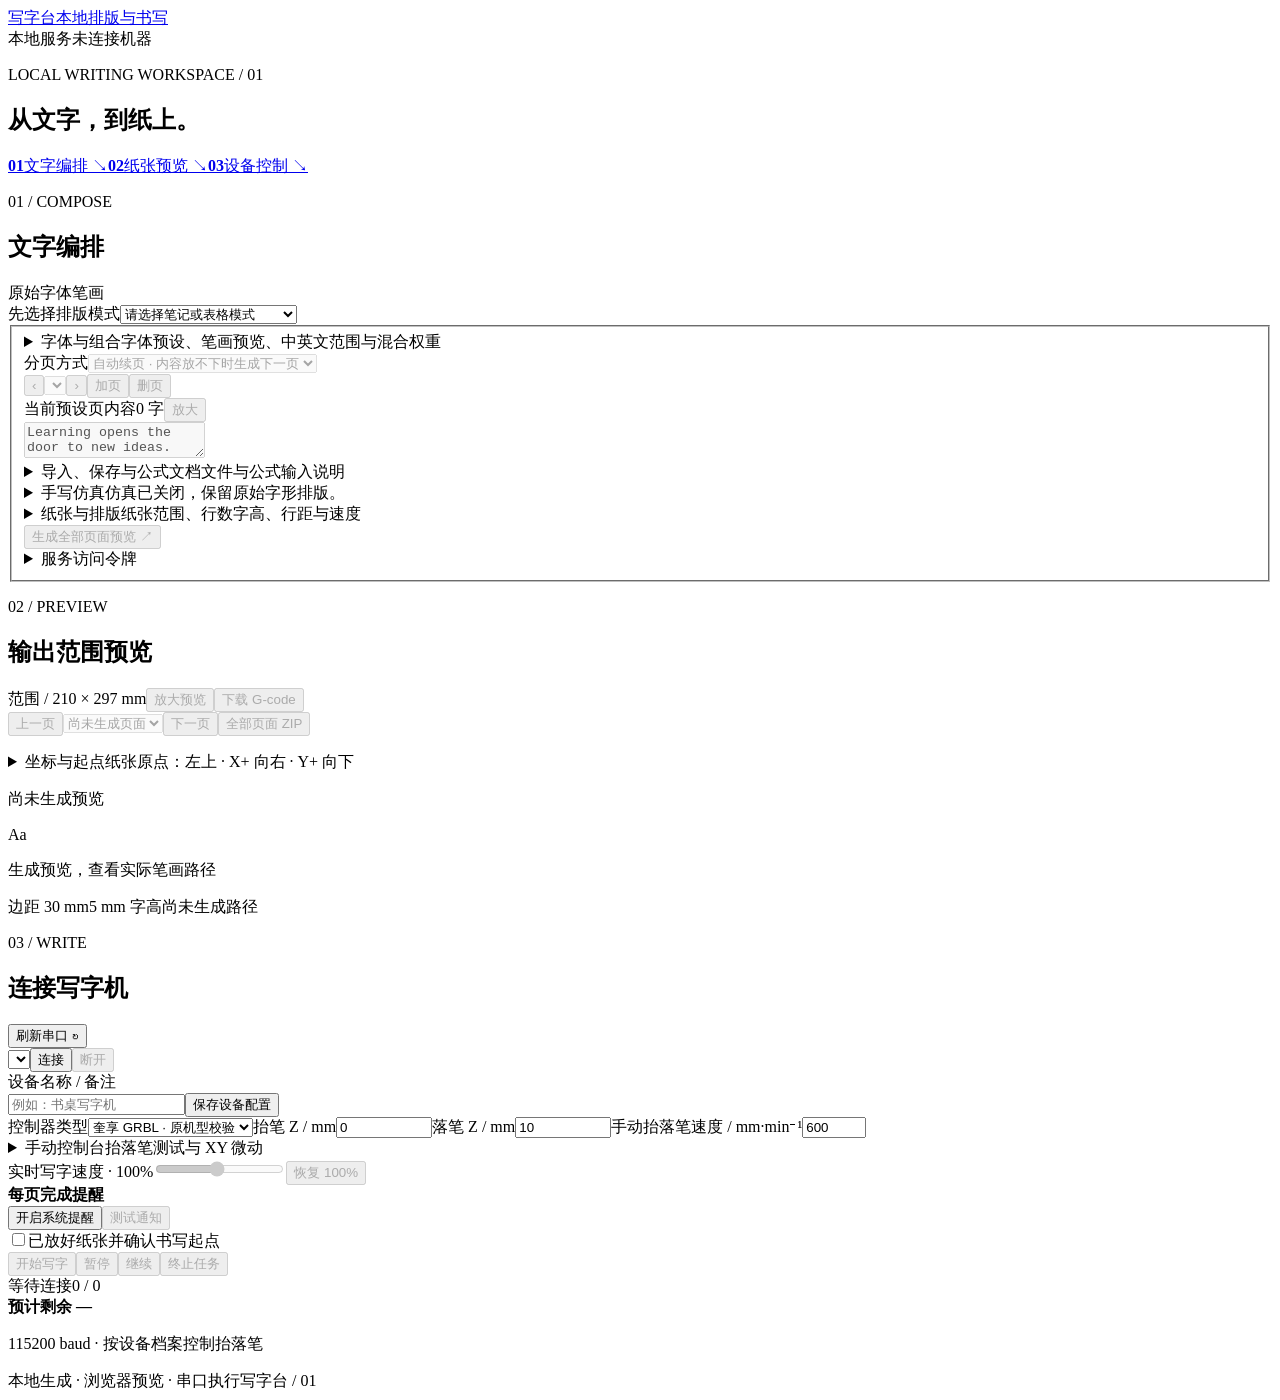
==== commit b42d5301: "输出预览放大与内容编辑保留旧预览：全宽布局、按视口高度与纸张比例驱动 --paper-max、invalidate(keepPreview) 保留旧预览并释放写字任务、共享工作区 previewSta" ====
--- a/frontend/index.html
+++ b/frontend/index.html
@@ -1,5 +1,5 @@
 <!doctype html>
-<html lang="zh-CN"><head><meta charset="utf-8"><meta name="viewport" content="width=device-width,initial-scale=1"><title>本地写字台</title><link rel="stylesheet" href="/style.css"><link rel="stylesheet" href="/workbench.css"><script src="/config.js" defer></script><script src="/notebook-sizing.js" defer></script><script src="/font-library.js" defer></script><script src="/page-notifications.js" defer></script><script src="/preset-store.js" defer></script><script src="/app.js" defer></script><script src="/workspace-sync.js" defer></script></head>
+<html lang="zh-CN"><head><meta charset="utf-8"><meta name="viewport" content="width=device-width,initial-scale=1"><title>本地写字台</title><link rel="stylesheet" href="/style.css"><link rel="stylesheet" href="/workbench.css"><script src="/config.js" defer></script><script src="/notebook-sizing.js" defer></script><script src="/font-library.js" defer></script><script src="/page-notifications.js" defer></script><script src="/preset-store.js" defer></script><script src="/markdown-preview.js" defer></script><script src="/app.js" defer></script><script src="/workspace-sync.js" defer></script></head>
 <body><header><a class="brand" href="/">写字台<span>本地排版与书写</span></a><div class="header-right"><span id="mode" class="badge">本地服务</span><span id="connection" class="indicator">未连接机器</span></div></header>
 <section class="workbench-intro" aria-labelledby="workbenchTitle">
   <div><p class="intro-caption">LOCAL WRITING WORKSPACE / 01</p><h1 id="workbenchTitle">从文字，<span>到纸上。</span></h1></div>
@@ -29,7 +29,7 @@
 </dialog>
 </div></details><div class="document-tools">
 <label for="pagination">分页方式</label><select id="pagination"><option value="auto">自动续页 · 内容放不下时生成下一页</option><option value="fixed">固定每页内容 · 溢出时提示</option></select><div class="page-editor-bar"><button id="sourcePrev" class="secondary" type="button" aria-label="编辑上一预设页">‹</button><select id="sourcePage" aria-label="正在编辑的预设内容页"></select><button id="sourceNext" class="secondary" type="button" aria-label="编辑下一预设页">›</button><button id="addPage" class="secondary" type="button">加页</button><button id="removePage" class="text-button" type="button">删页</button></div></div>
-<div class="text-heading"><label for="text">当前预设页内容</label><span id="count">0 字</span></div><textarea id="text" maxlength="30000" spellcheck="false">Learning opens the door to new ideas.
+<div class="text-heading"><label for="text">当前预设页内容</label><span class="text-heading-tools"><span id="count">0 字</span><button id="expandText" class="text-button" type="button" aria-haspopup="dialog" aria-controls="textZoom">放大</button></span></div><textarea id="text" maxlength="30000" spellcheck="false">Learning opens the door to new ideas.
 Small steps can lead to great changes.
 With patience, we grow a little every day.
 Keep moving forward and enjoy the journey.</textarea>
@@ -73,6 +73,11 @@
 
 <div class="live-speed"><label for="liveSpeed">实时写字速度 · <output id="liveSpeedValue" for="liveSpeed">100%</output></label><input id="liveSpeed" type="range" min="10" max="200" step="1" value="100" disabled><button id="resetSpeed" class="text-button" type="button" disabled>恢复 100%</button><p id="liveSpeedStatus" class="hint" aria-live="polite" hidden></p></div>
 <section class="completion-reminders" aria-label="每页完成提醒"><strong>每页完成提醒</strong><div class="reminder-actions"><button id="enablePageNotifications" type="button" class="secondary">开启系统提醒</button><button id="testPageNotification" type="button" class="text-button" disabled>测试通知</button></div><p id="pageNotificationHint" class="hint" aria-live="polite" hidden></p><p id="pageCompletion" class="page-completion" role="status" aria-live="polite" hidden></p></section><label class="confirm"><input id="origin" type="checkbox"><span id="originText">已放好纸张并确认书写起点</span></label><div class="write-row"><button id="start" class="primary" disabled>开始写字</button><button id="pause" class="secondary" disabled>暂停</button><button id="resume" class="secondary" disabled>继续</button><button id="stop" class="danger" disabled>终止任务</button></div><div class="progress"><div id="progressFill"></div></div><div class="status-row"><span id="phase">等待连接</span><span id="progressText">0 / 0</span></div><div class="eta-panel" role="timer" aria-label="任务预计剩余时间"><strong id="taskEta">预计剩余 —</strong><span id="etaDetail" class="hint" hidden></span></div><p id="machineStatus" class="mono">115200 baud · 按设备档案控制抬落笔</p></section></section></main>
+<dialog id="textZoom" class="text-zoom" aria-labelledby="textZoomTitle">
+  <div class="text-zoom-header"><div><p class="eyebrow">COMPOSE / EDITOR</p><h2 id="textZoomTitle">放大编辑</h2><p id="textZoomInfo" class="hint">关闭时写回当前预设页</p></div>
+  <div class="text-zoom-tools"><label id="textZoomPreviewToggle" class="text-zoom-toggle" for="textZoomPreview" hidden><input id="textZoomPreview" type="checkbox" checked>Markdown 实时预览</label><button id="closeTextZoom" class="secondary" type="button">关闭</button></div></div>
+  <div class="text-zoom-body"><textarea id="textZoomArea" maxlength="30000" spellcheck="false" aria-label="当前预设页内容（放大编辑）"></textarea><div id="textZoomRender" class="text-zoom-render" aria-label="Markdown 渲染预览" hidden></div></div>
+</dialog>
 <dialog id="previewZoom" class="preview-zoom" aria-labelledby="previewZoomTitle">
   <div class="preview-zoom-header"><div><p class="eyebrow">PREVIEW / ZOOM</p><h2 id="previewZoomTitle">放大预览</h2><p id="previewZoomInfo" class="hint">滚轮缩放 · 拖动平移 · 双击放大</p></div>
   <div class="preview-zoom-tools"><button id="zoomOut" class="secondary" type="button" aria-label="缩小预览">−</button><output id="zoomLevel" class="zoom-level" aria-live="polite">100%</output><button id="zoomIn" class="secondary" type="button" aria-label="放大预览">+</button><button id="zoomFit" class="secondary" type="button">整页显示</button><button id="closePreviewZoom" class="secondary" type="button">关闭</button></div></div>
